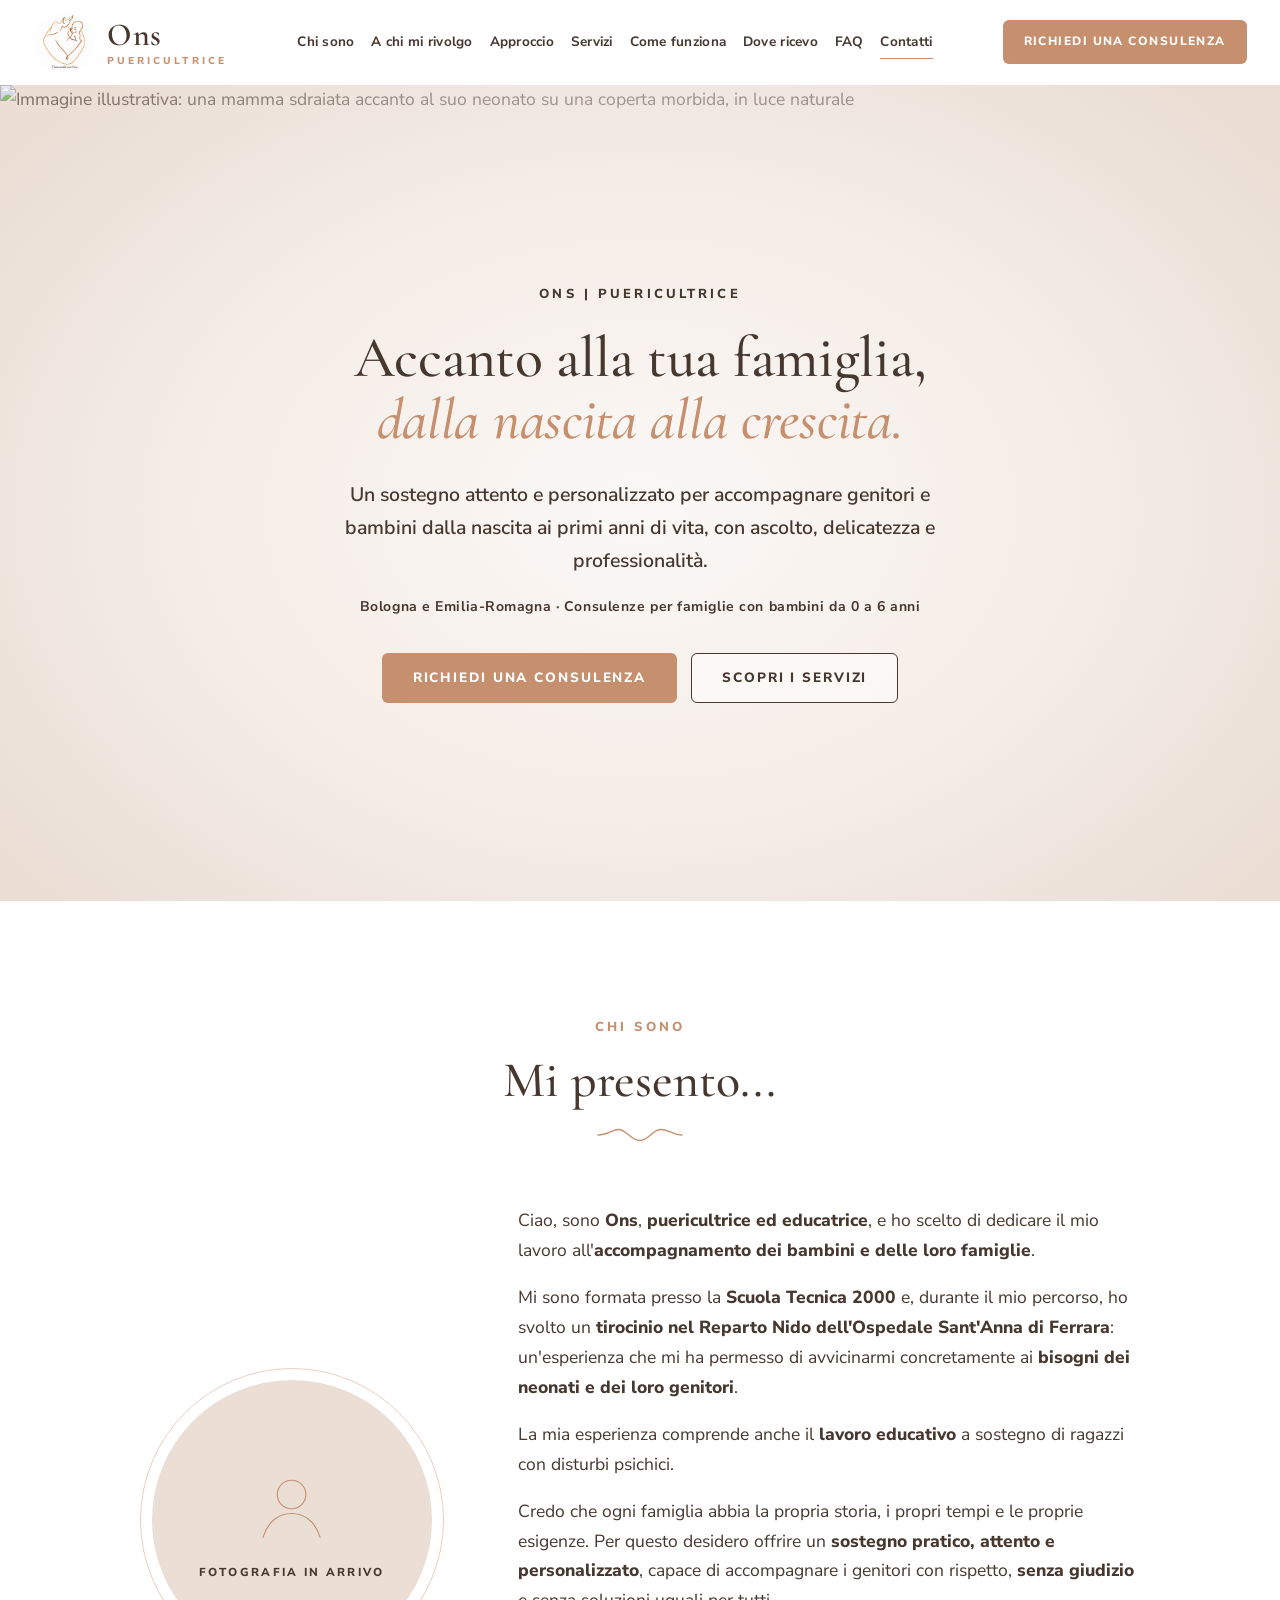
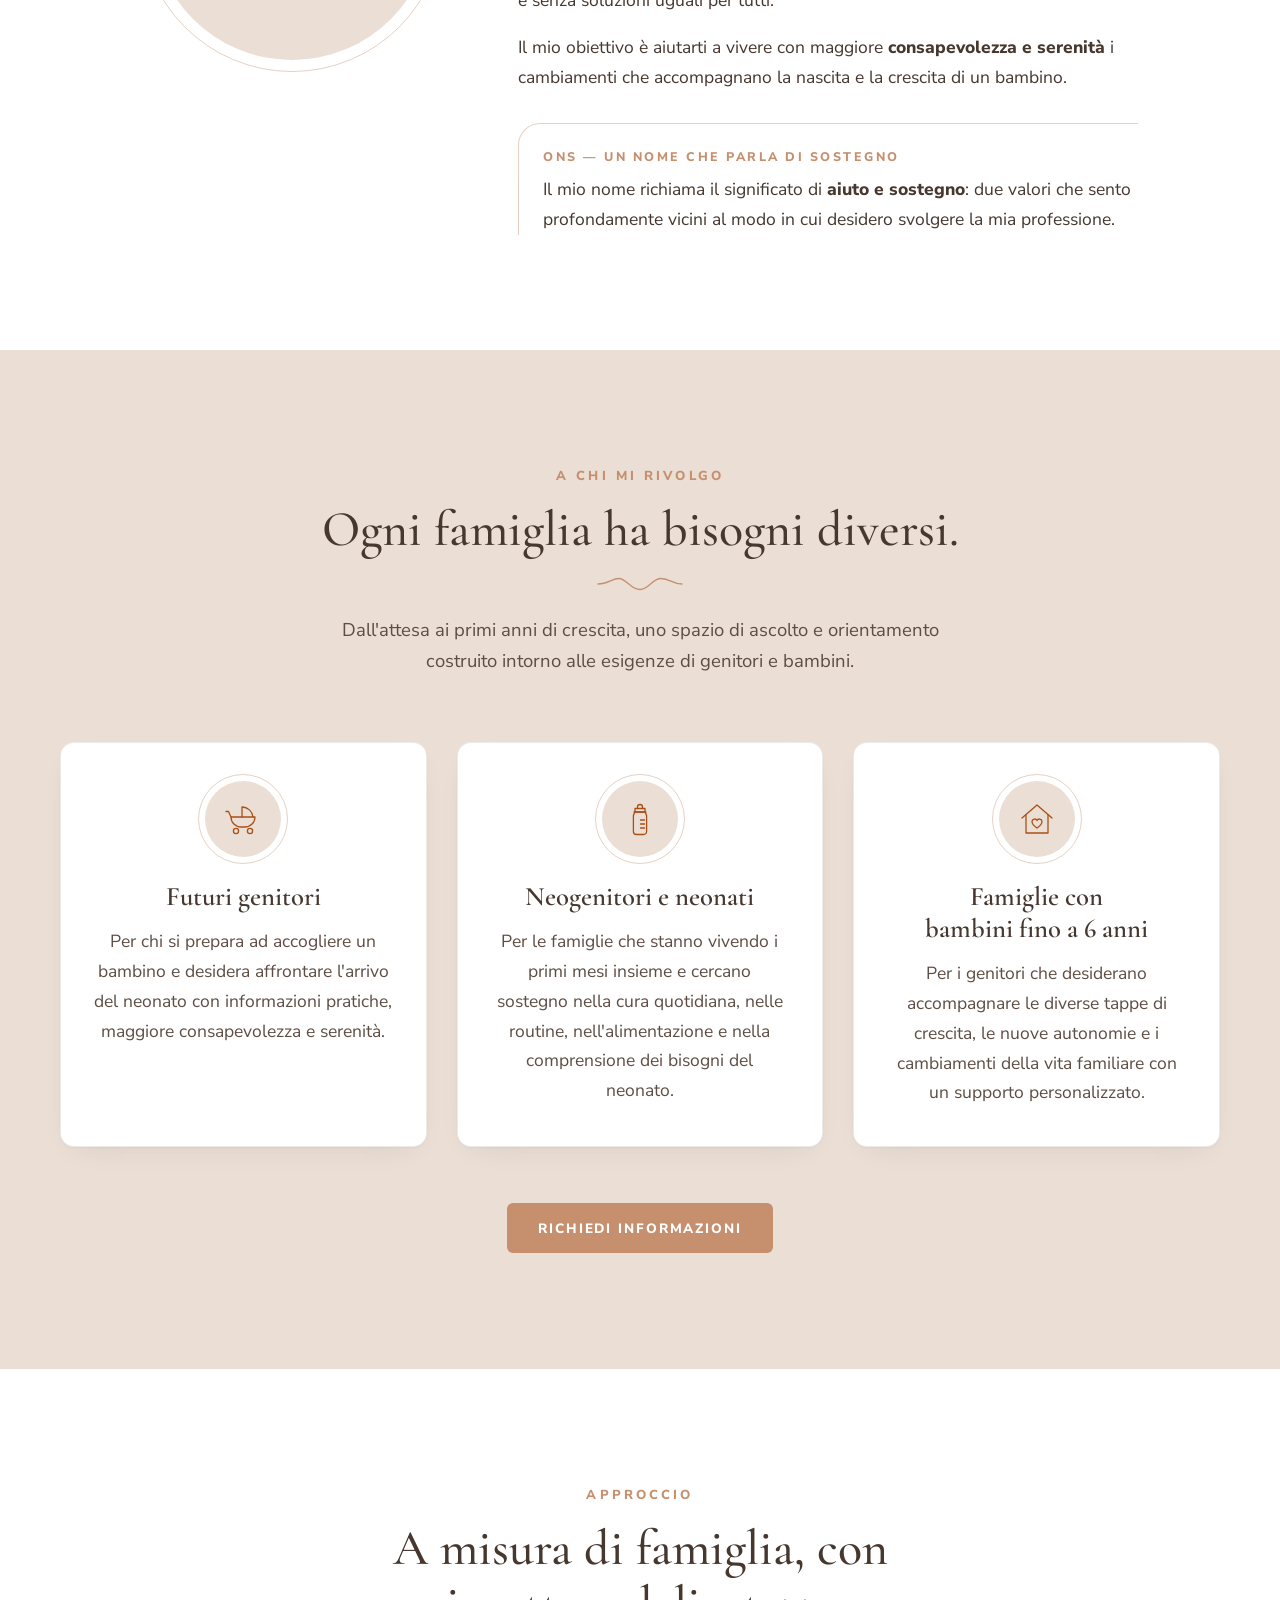
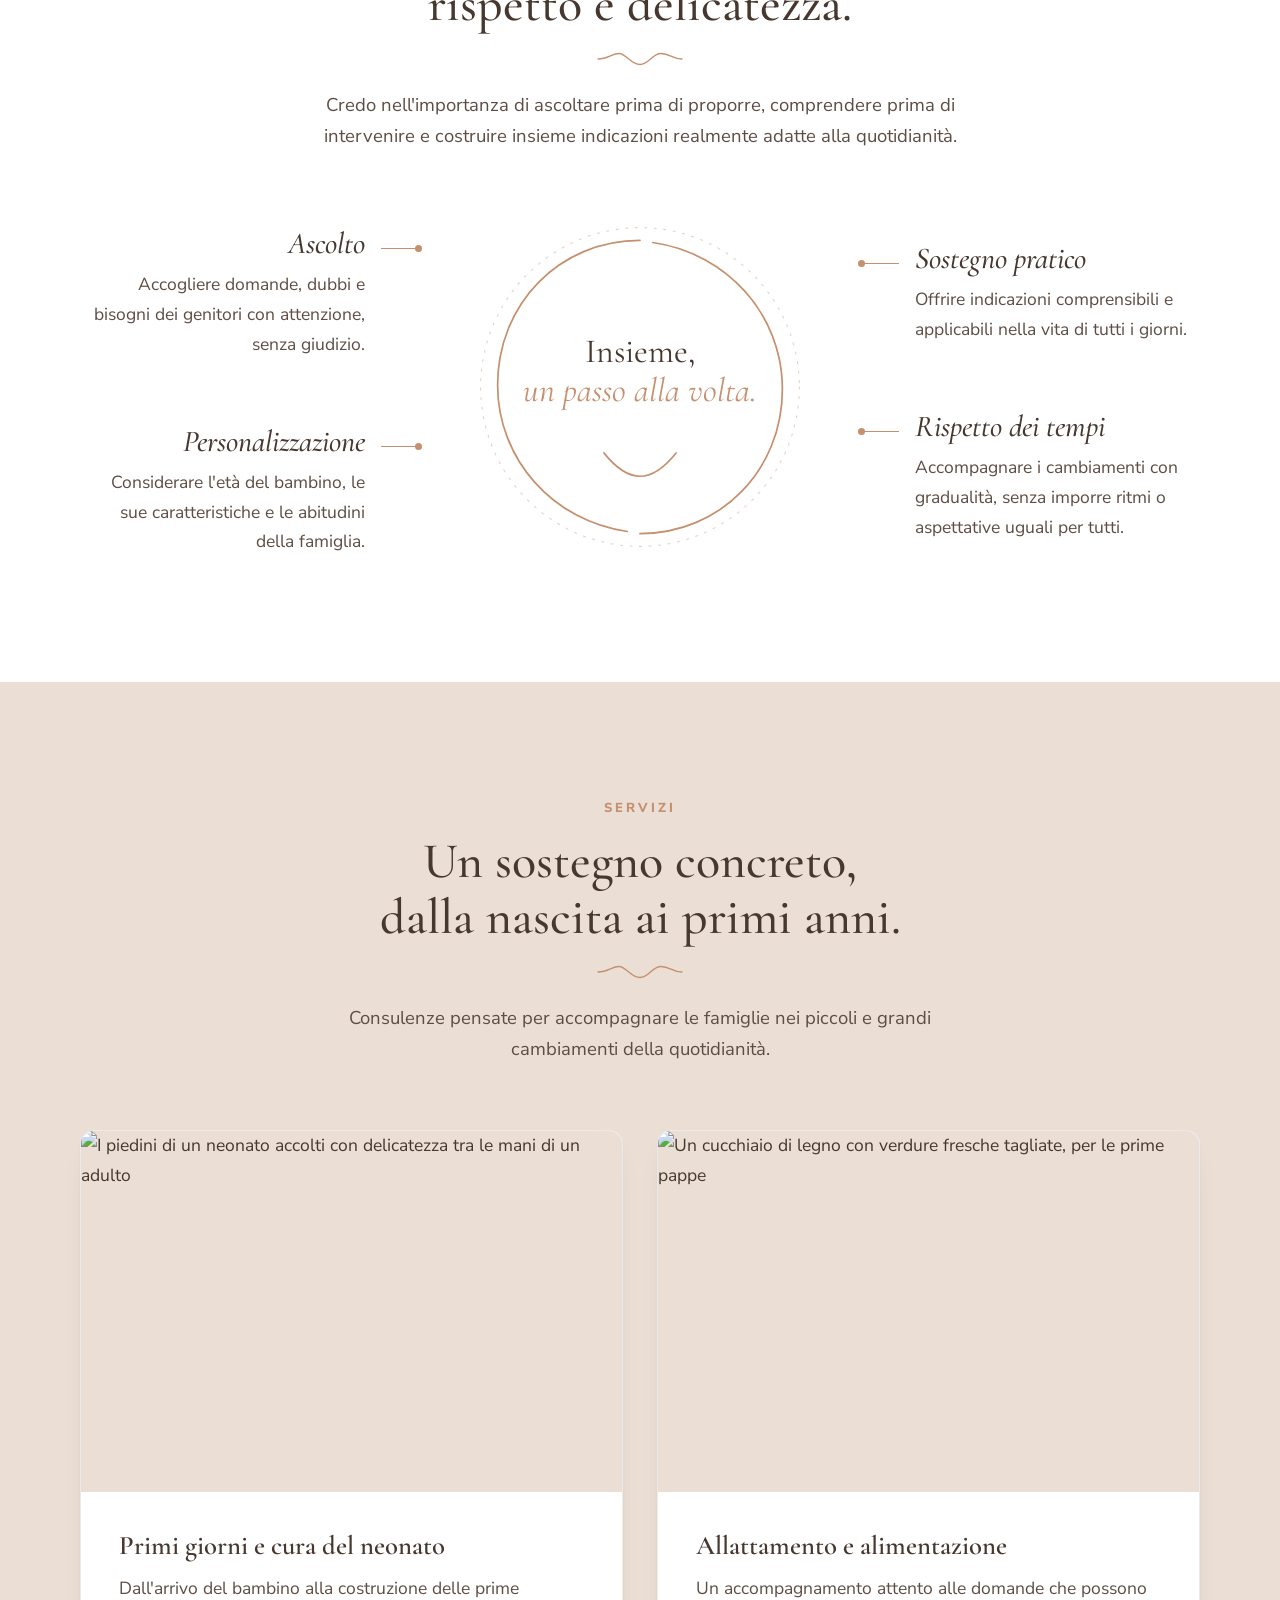
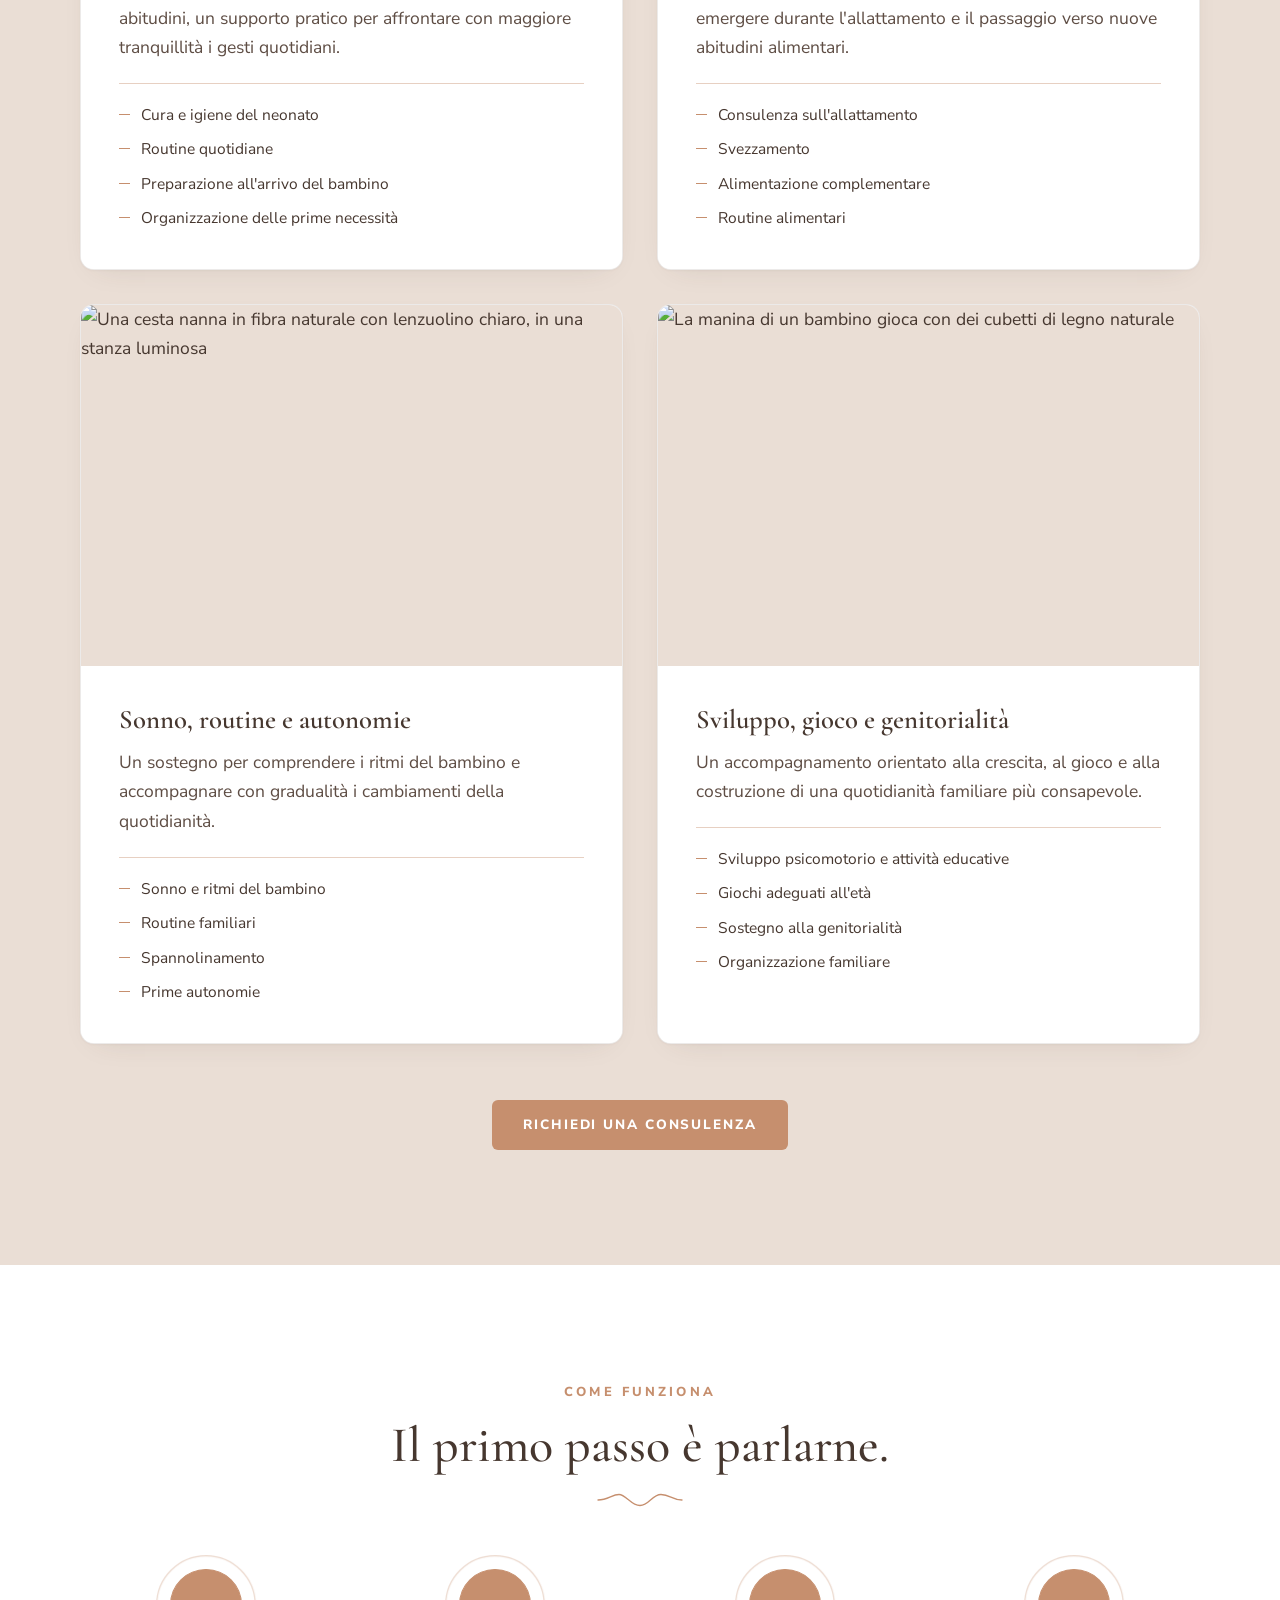
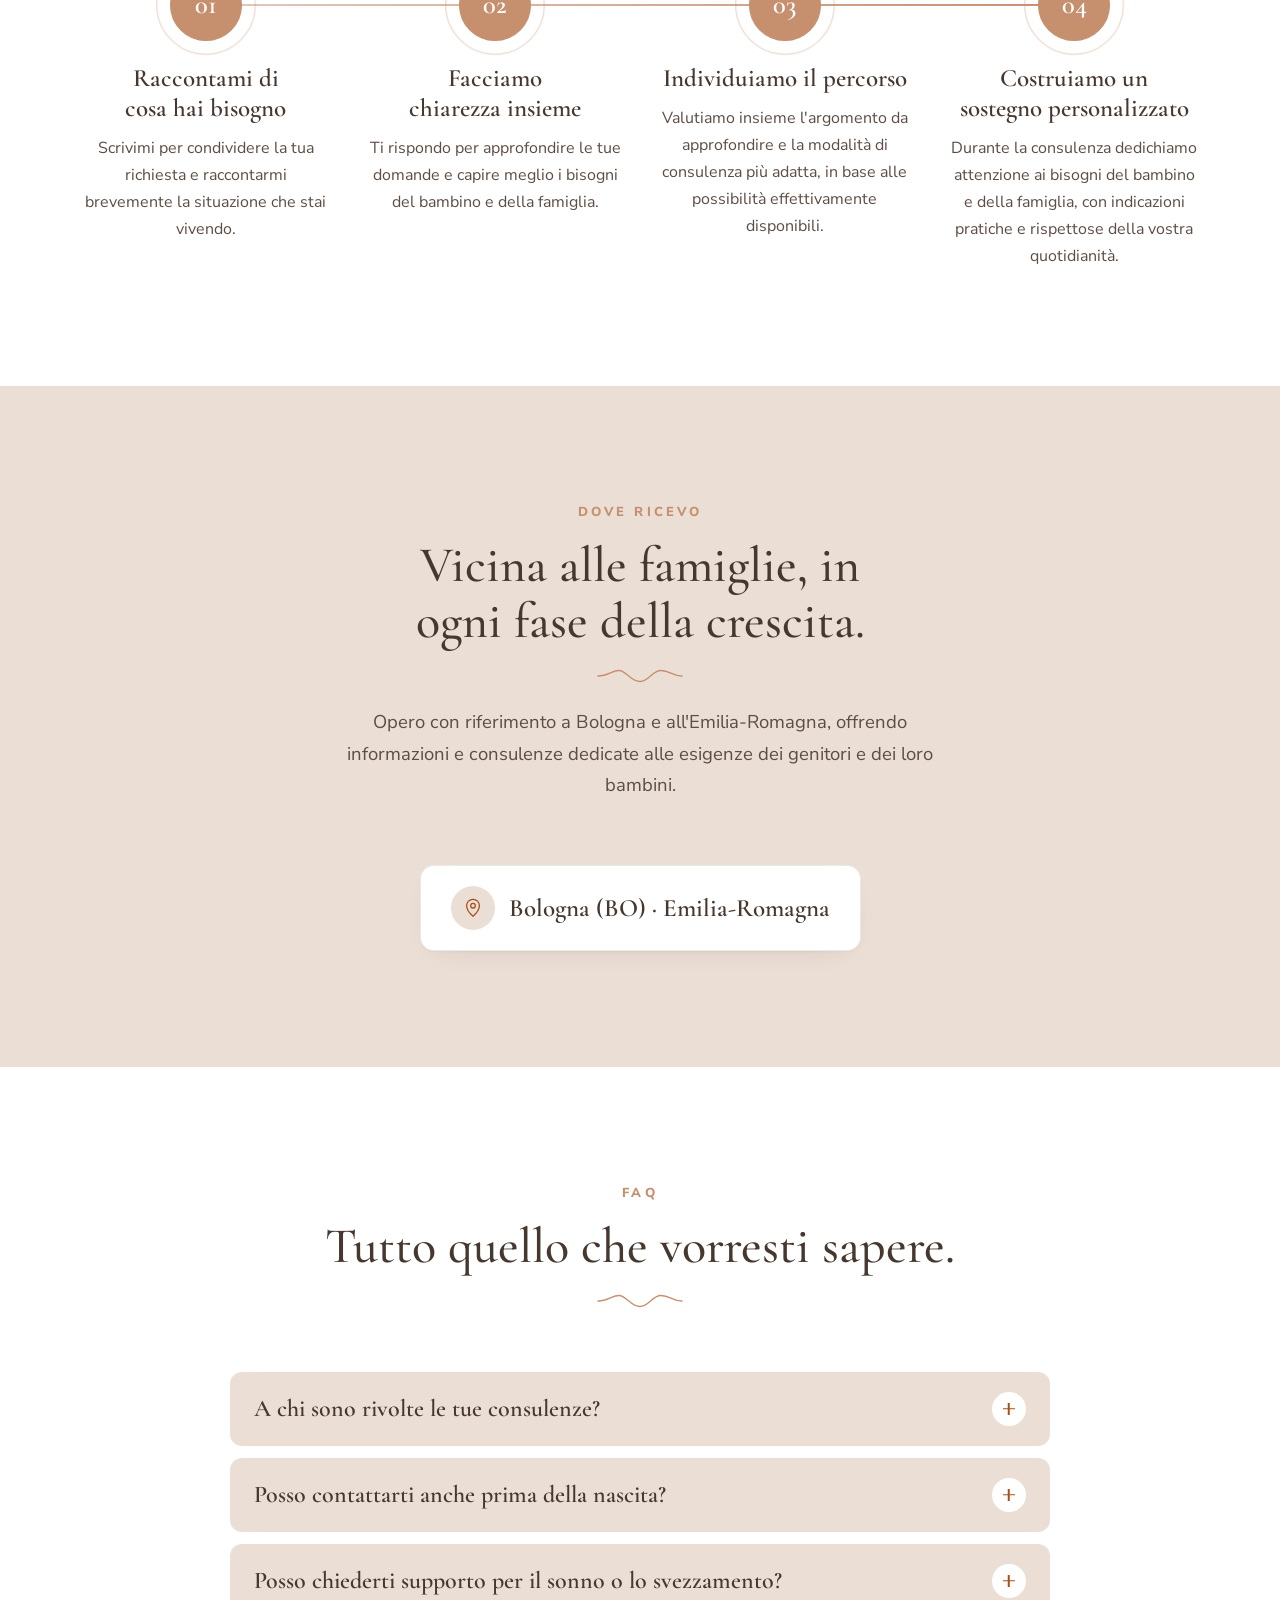
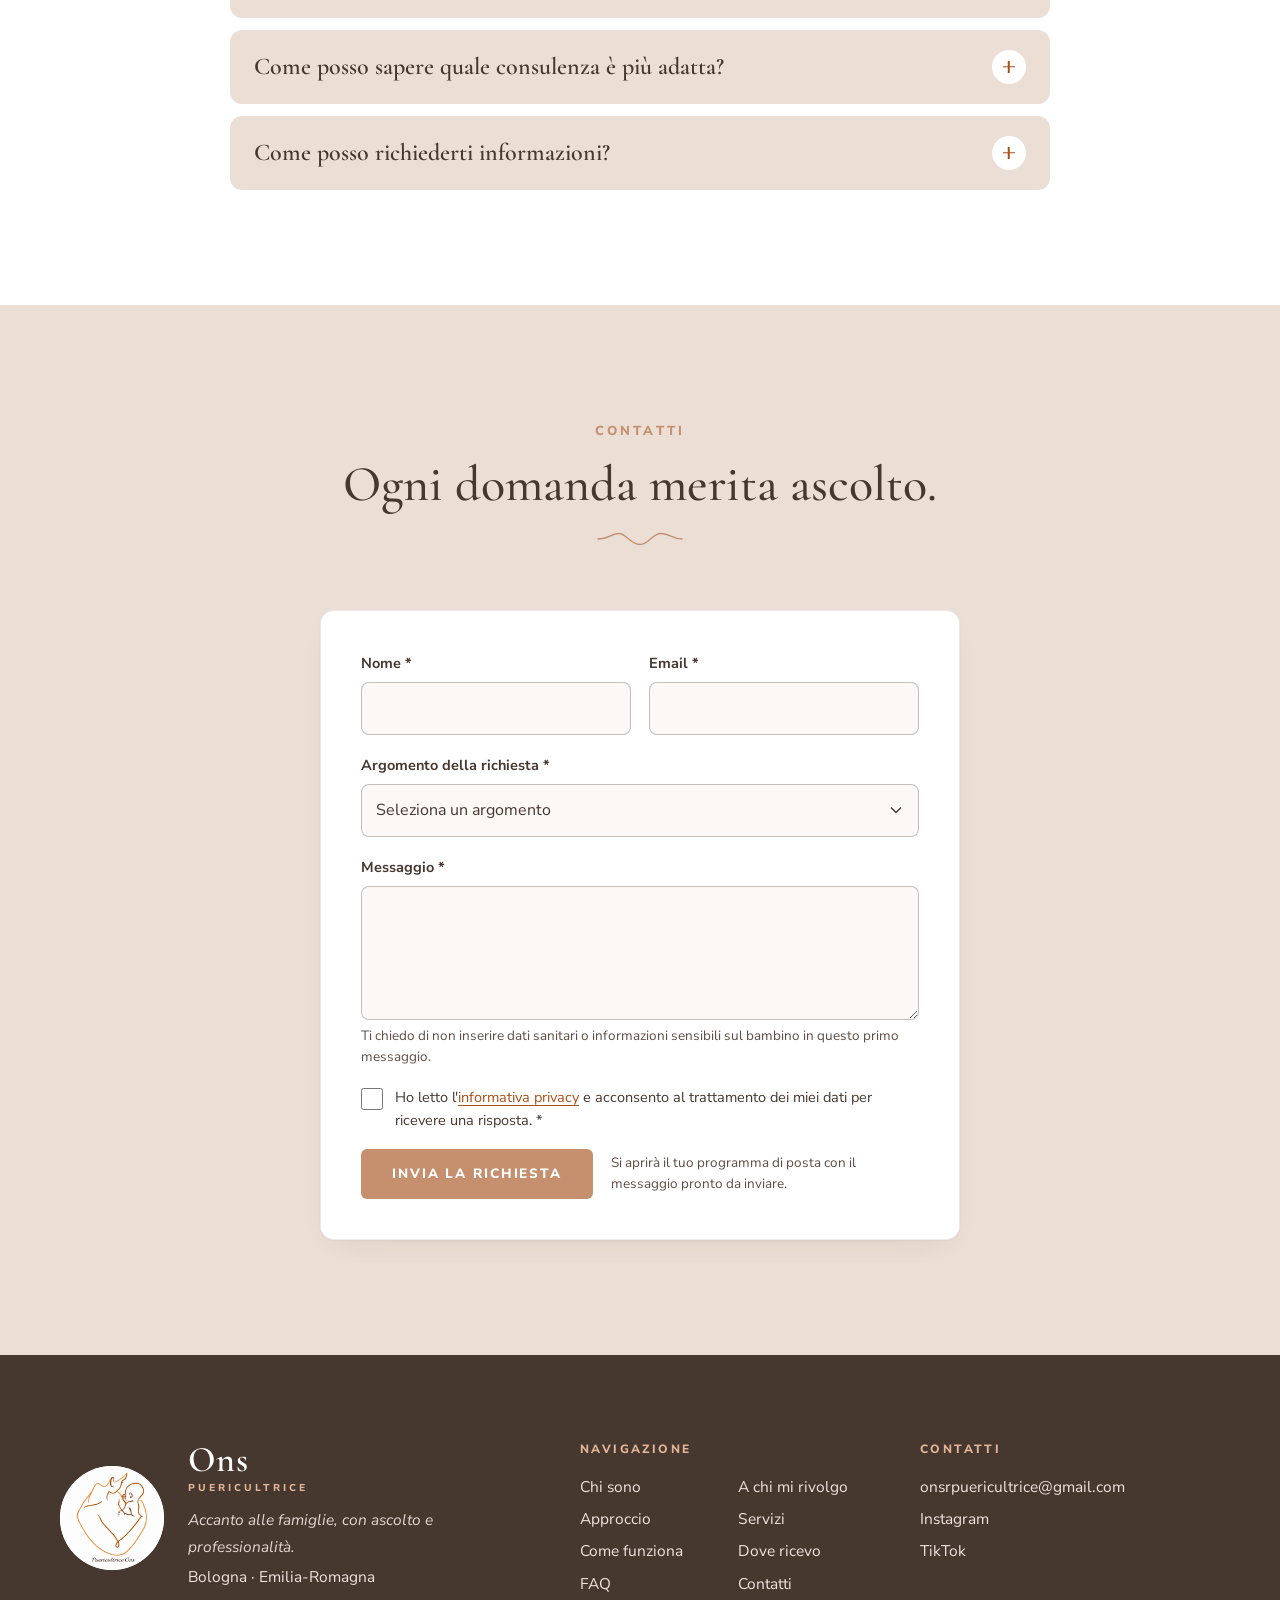
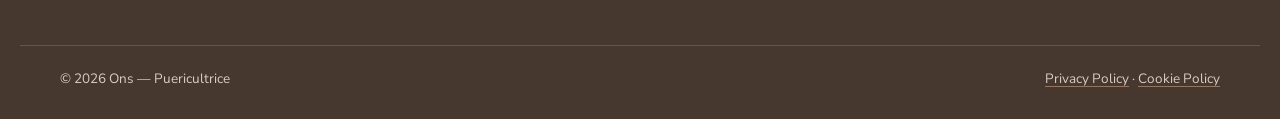
==== index.html @ 13560450 "Sito one-page Ons Puericultrice Prima versione del sito: header con logo e nome, hero, chi sono, a c" ====
<!doctype html>
<html lang="it">
<head>
  <meta charset="utf-8">
  <meta name="viewport" content="width=device-width, initial-scale=1">
  <title>Ons Puericultrice | Consulenze per Genitori e Bambini a Bologna</title>
  <meta name="description" content="Ons, puericultrice ed educatrice a Bologna ed Emilia-Romagna. Supporto alle famiglie per cura del neonato, allattamento, svezzamento, sonno e primi anni di crescita.">
  <meta name="theme-color" content="#FFFFFF">
  <!-- TODO: se si collega un dominio personalizzato, aggiornare canonical, og:url, og:image, sitemap.xml e robots.txt -->
  <link rel="canonical" href="https://ons-puericultrice.vercel.app/">

  <!-- Open Graph -->
  <meta property="og:type" content="website">
  <meta property="og:locale" content="it_IT">
  <meta property="og:site_name" content="Ons Puericultrice">
  <meta property="og:title" content="Ons Puericultrice | Consulenze per Genitori e Bambini a Bologna">
  <meta property="og:description" content="Un sostegno attento e personalizzato per accompagnare genitori e bambini dalla nascita ai primi anni di vita, a Bologna ed Emilia-Romagna.">
  <meta property="og:url" content="https://ons-puericultrice.vercel.app/">
  <meta property="og:image" content="https://ons-puericultrice.vercel.app/assets/img/logo-ons.png">
  <meta name="twitter:card" content="summary">

  <!-- Favicon derivata dal logo originale -->
  <link rel="icon" type="image/png" href="assets/img/logo-ons.png">
  <link rel="apple-touch-icon" href="assets/img/logo-ons.png">

  <!-- Font: Cormorant Garamond (titoli) + Nunito Sans (testi) -->
  <link rel="preconnect" href="https://fonts.googleapis.com">
  <link rel="preconnect" href="https://fonts.gstatic.com" crossorigin>
  <link href="https://fonts.googleapis.com/css2?family=Cormorant+Garamond:ital,wght@0,500;0,600;1,500;1,600&family=Nunito+Sans:opsz,wght@6..12,400;6..12,600;6..12,700;6..12,800&display=swap" rel="stylesheet">

  <!-- Immagine HERO -->
  <link rel="preconnect" href="https://images.unsplash.com">
  <link rel="preload" as="image"
        imagesrcset="https://images.unsplash.com/photo-1637184572446-aa88b6a6562e?auto=format&fit=crop&q=70&w=800 800w, https://images.unsplash.com/photo-1637184572446-aa88b6a6562e?auto=format&fit=crop&q=70&w=1400 1400w, https://images.unsplash.com/photo-1637184572446-aa88b6a6562e?auto=format&fit=crop&q=70&w=2000 2000w"
        imagesizes="100vw">

  <link rel="stylesheet" href="assets/css/style.css">

  <script type="application/ld+json">
  {
    "@context": "https://schema.org",
    "@type": "ProfessionalService",
    "name": "Ons Puericultrice",
    "description": "Consulenze di puericultura e sostegno alla genitorialità per famiglie con bambini da 0 a 6 anni.",
    "email": "onsrpuericultrice@gmail.com",
    "areaServed": [{"@type": "City", "name": "Bologna"}, {"@type": "AdministrativeArea", "name": "Emilia-Romagna"}],
    "image": "https://ons-puericultrice.vercel.app/assets/img/logo-ons.png",
    "url": "https://ons-puericultrice.vercel.app/",
    "sameAs": ["https://www.instagram.com/ons.puericultrice/", "https://www.tiktok.com/@puericare.ons"]
  }
  </script>
  <script>document.documentElement.classList.add('js');</script>
</head>
<body>
  <a class="skip-link" href="#main">Vai al contenuto</a>

  <!-- ============ 1. HEADER ============ -->
  <header class="site-header" id="top">
    <div class="header-inner">
      <a class="brand" href="#top" aria-label="Ons Puericultrice — torna all'inizio">
        <span class="brand-logo"><img src="assets/img/logo-ons.png" width="800" height="800" alt=""></span>
        <span class="brand-text" aria-hidden="true">
          <span class="brand-name">Ons</span>
          <span class="brand-role">Puericultrice</span>
        </span>
      </a>

      <nav class="desktop-nav" aria-label="Navigazione principale">
        <ul>
          <li><a href="#chi-sono">Chi sono</a></li>
          <li><a href="#a-chi-mi-rivolgo">A chi mi rivolgo</a></li>
          <li><a href="#approccio">Approccio</a></li>
          <li><a href="#servizi">Servizi</a></li>
          <li><a href="#come-funziona">Come funziona</a></li>
          <li><a href="#dove-ricevo">Dove ricevo</a></li>
          <li><a href="#faq">FAQ</a></li>
          <li><a href="#contatti">Contatti</a></li>
        </ul>
      </nav>
      <a class="btn btn-primary btn-sm header-cta" href="#contatti">Richiedi una consulenza</a>

      <button class="nav-toggle" type="button" aria-expanded="false" aria-controls="mobile-nav">
        <span class="nav-toggle-bars" aria-hidden="true"></span>
        <span class="sr-only">Apri il menu</span>
      </button>
    </div>

    <!-- Menu burger: solo su mobile -->
    <nav class="mobile-nav" id="mobile-nav" aria-label="Menu mobile">
      <ul>
        <li><a href="#chi-sono">Chi sono</a></li>
        <li><a href="#a-chi-mi-rivolgo">A chi mi rivolgo</a></li>
        <li><a href="#approccio">Approccio</a></li>
        <li><a href="#servizi">Servizi</a></li>
        <li><a href="#come-funziona">Come funziona</a></li>
        <li><a href="#dove-ricevo">Dove ricevo</a></li>
        <li><a href="#faq">FAQ</a></li>
        <li><a href="#contatti">Contatti</a></li>
      </ul>
      <a class="btn btn-primary" href="#contatti">Richiedi una consulenza</a>
    </nav>
  </header>

  <main id="main">

    <!-- ============ 2. HERO ============ -->
    <section class="hero" aria-labelledby="hero-title">
      <img class="hero-bg"
           src="https://images.unsplash.com/photo-1637184572446-aa88b6a6562e?auto=format&fit=crop&q=70&w=1400"
           srcset="https://images.unsplash.com/photo-1637184572446-aa88b6a6562e?auto=format&fit=crop&q=70&w=800 800w, https://images.unsplash.com/photo-1637184572446-aa88b6a6562e?auto=format&fit=crop&q=70&w=1400 1400w, https://images.unsplash.com/photo-1637184572446-aa88b6a6562e?auto=format&fit=crop&q=70&w=2000 2000w"
           sizes="100vw" width="2000" height="1333" fetchpriority="high"
           alt="Immagine illustrativa: una mamma sdraiata accanto al suo neonato su una coperta morbida, in luce naturale">
      <div class="hero-overlay" aria-hidden="true"></div>
      <div class="container hero-content">
        <p class="eyebrow">Ons <span aria-hidden="true">|</span> Puericultrice</p>
        <h1 id="hero-title">
          <span class="h1-line">Accanto alla tua famiglia,</span>
          <span class="h1-line h1-accent">dalla nascita alla crescita.</span>
        </h1>
        <p class="hero-lead">Un sostegno attento e personalizzato per accompagnare genitori e bambini dalla nascita ai primi anni di vita, con ascolto, delicatezza e professionalità.</p>
        <p class="hero-micro">Bologna e Emilia-Romagna · Consulenze per famiglie con bambini da 0 a 6 anni</p>
        <div class="btn-row">
          <a class="btn btn-primary" href="#contatti">Richiedi una consulenza</a>
          <a class="btn btn-secondary" href="#servizi">Scopri i servizi</a>
        </div>
      </div>
    </section>

    <!-- ============ 3. CHI SONO (bianco) ============ -->
    <section class="section bg-white" id="chi-sono" aria-labelledby="chi-sono-title">
      <div class="container about">
        <!-- SEGNAPOSTO: sostituire con la fotografia autentica di Ons (formato quadrato, min. 800×800 px) -->
        <figure class="about-photo reveal">
          <div class="photo-placeholder" role="img" aria-label="Segnaposto: qui verrà inserita la fotografia di Ons">
            <svg viewBox="0 0 120 120" aria-hidden="true" focusable="false">
              <circle cx="60" cy="46" r="18" fill="none" stroke="currentColor" stroke-width="1.4"/>
              <path d="M24 100c6-20 20-30 36-30s30 10 36 30" fill="none" stroke="currentColor" stroke-width="1.4" stroke-linecap="round"/>
            </svg>
            <span>Fotografia in arrivo</span>
          </div>
        </figure>

        <header class="section-head about-head reveal">
          <p class="eyebrow">Chi sono</p>
          <h2 id="chi-sono-title">Mi presento...</h2>
          <span class="flourish" aria-hidden="true"></span>
        </header>

        <div class="about-text reveal">
          <p>Ciao, sono <strong>Ons</strong>, <strong>puericultrice ed educatrice</strong>, e ho scelto di dedicare il mio lavoro all'<strong>accompagnamento dei bambini e delle loro famiglie</strong>.</p>
          <p>Mi sono formata presso la <strong>Scuola Tecnica 2000</strong> e, durante il mio percorso, ho svolto un <strong>tirocinio nel Reparto Nido dell'Ospedale Sant'Anna di Ferrara</strong>: un'esperienza che mi ha permesso di avvicinarmi concretamente ai <strong>bisogni dei neonati e dei loro genitori</strong>.</p>
          <p>La mia esperienza comprende anche il <strong>lavoro educativo</strong> a sostegno di ragazzi con disturbi psichici.</p>
          <p>Credo che ogni famiglia abbia la propria storia, i propri tempi e le proprie esigenze. Per questo desidero offrire un <strong>sostegno pratico, attento e personalizzato</strong>, capace di accompagnare i genitori con rispetto, <strong>senza giudizio</strong> e senza soluzioni uguali per tutti.</p>
          <p>Il mio obiettivo è aiutarti a vivere con maggiore <strong>consapevolezza e serenità</strong> i cambiamenti che accompagnano la nascita e la crescita di un bambino.</p>

          <aside class="name-note" aria-label="Il significato del nome">
            <p class="name-note-title">Ons — un nome che parla di sostegno</p>
            <p>Il mio nome richiama il significato di <strong>aiuto e sostegno</strong>: due valori che sento profondamente vicini al modo in cui desidero svolgere la mia professione.</p>
          </aside>
        </div>
      </div>
    </section>

    <!-- ============ 4. A CHI MI RIVOLGO (EADED5) ============ -->
    <section class="section bg-beige" id="a-chi-mi-rivolgo" aria-labelledby="target-title">
      <div class="container">
        <header class="section-head reveal">
          <p class="eyebrow">A chi mi rivolgo</p>
          <h2 id="target-title">Ogni famiglia ha bisogni diversi.</h2>
          <span class="flourish" aria-hidden="true"></span>
          <p class="section-lead">Dall'attesa ai primi anni di crescita, uno spazio di ascolto e orientamento costruito intorno alle esigenze di genitori e bambini.</p>
        </header>

        <div class="cards-3">
          <article class="card reveal">
            <span class="card-icon" aria-hidden="true">
              <!-- carrozzina -->
              <svg viewBox="0 0 40 40" fill="none" stroke="currentColor" stroke-width="1.3" stroke-linecap="round" stroke-linejoin="round">
                <path d="M8 18h24a10 10 0 0 1-10 10h-4A10 10 0 0 1 8 18Z"/>
                <path d="M19 18V8a11 11 0 0 1 11 10"/>
                <path d="M8 18 5.5 12.5H3"/>
                <circle cx="13" cy="32" r="2.6"/><circle cx="27" cy="32" r="2.6"/>
              </svg>
            </span>
            <h3>Futuri genitori</h3>
            <p>Per chi si prepara ad accogliere un bambino e desidera affrontare l'arrivo del neonato con informazioni pratiche, maggiore consapevolezza e serenità.</p>
          </article>
          <article class="card reveal">
            <span class="card-icon" aria-hidden="true">
              <!-- biberon -->
              <svg viewBox="0 0 40 40" fill="none" stroke="currentColor" stroke-width="1.3" stroke-linecap="round" stroke-linejoin="round">
                <path d="M17.5 9.5V8a2.5 2.5 0 0 1 5 0v1.5"/>
                <path d="M14 13h12"/>
                <path d="M15 13l-1.2 2.4A4 4 0 0 0 13.4 17v15.5a3 3 0 0 0 3 3h7.2a3 3 0 0 0 3-3V17a4 4 0 0 0-.4-1.6L25 13"/>
                <path d="M15 9.5h10v3.5H15z"/>
                <path d="M20.5 21h4M20.5 25h4M20.5 29h4"/>
              </svg>
            </span>
            <h3>Neogenitori e neonati</h3>
            <p>Per le famiglie che stanno vivendo i primi mesi insieme e cercano sostegno nella cura quotidiana, nelle routine, nell'alimentazione e nella comprensione dei bisogni del neonato.</p>
          </article>
          <article class="card reveal">
            <span class="card-icon" aria-hidden="true">
              <!-- casa con cuore -->
              <svg viewBox="0 0 40 40" fill="none" stroke="currentColor" stroke-width="1.3" stroke-linecap="round" stroke-linejoin="round">
                <path d="M5 19 20 6l15 13"/>
                <path d="M9 16v18h22V16"/>
                <path d="M20 29s-5-3-5-6.4a2.6 2.6 0 0 1 5-1 2.6 2.6 0 0 1 5 1C25 26 20 29 20 29Z"/>
              </svg>
            </span>
            <h3>Famiglie con bambini fino a 6 anni</h3>
            <p>Per i genitori che desiderano accompagnare le diverse tappe di crescita, le nuove autonomie e i cambiamenti della vita familiare con un supporto personalizzato.</p>
          </article>
        </div>

        <div class="section-cta reveal">
          <a class="btn btn-primary" href="#contatti">Richiedi informazioni</a>
        </div>
      </div>
    </section>

    <!-- ============ 5. IL MIO APPROCCIO (bianco) ============ -->
    <section class="section bg-white" id="approccio" aria-labelledby="approccio-title">
      <div class="container">
        <header class="section-head reveal">
          <p class="eyebrow">Approccio</p>
          <h2 id="approccio-title">A misura di famiglia, con rispetto e delicatezza.</h2>
          <span class="flourish" aria-hidden="true"></span>
          <p class="section-lead">Credo nell'importanza di ascoltare prima di proporre, comprendere prima di intervenire e costruire insieme indicazioni realmente adatte alla quotidianità.</p>
        </header>

        <div class="embrace">
          <ul class="embrace-list embrace-left">
            <li class="reveal"><h3>Ascolto</h3><p>Accogliere domande, dubbi e bisogni dei genitori con attenzione, senza giudizio.</p></li>
            <li class="reveal"><h3>Personalizzazione</h3><p>Considerare l'età del bambino, le sue caratteristiche e le abitudini della famiglia.</p></li>
          </ul>

          <figure class="embrace-core reveal" aria-hidden="true">
            <svg class="embrace-svg" viewBox="0 0 320 320">
              <circle class="ring-soft" cx="160" cy="160" r="150"/>
              <path class="draw" pathLength="1" d="M160 22C84 22 26 82 26 158c0 70 52 128 122 138"/>
              <path class="draw draw-2" pathLength="1" d="M160 298c76 0 134-60 134-136 0-70-52-128-122-138"/>
              <path class="draw draw-3" pathLength="1" d="M126 222c12 15 23 22 34 22s22-7 34-22"/>
            </svg>
            <p class="embrace-quote">Insieme,<br><em>un passo alla volta.</em></p>
          </figure>

          <ul class="embrace-list embrace-right">
            <li class="reveal"><h3>Sostegno pratico</h3><p>Offrire indicazioni comprensibili e applicabili nella vita di tutti i giorni.</p></li>
            <li class="reveal"><h3>Rispetto dei tempi</h3><p>Accompagnare i cambiamenti con gradualità, senza imporre ritmi o aspettative uguali per tutti.</p></li>
          </ul>
        </div>
      </div>
    </section>

    <!-- ============ 6. I SERVIZI (EADED5) ============ -->
    <section class="section bg-beige" id="servizi" aria-labelledby="servizi-title">
      <div class="container">
        <header class="section-head reveal">
          <p class="eyebrow">Servizi</p>
          <h2 id="servizi-title">Un sostegno concreto, dalla nascita ai primi anni.</h2>
          <span class="flourish" aria-hidden="true"></span>
          <p class="section-lead">Consulenze pensate per accompagnare le famiglie nei piccoli e grandi cambiamenti della quotidianità.</p>
        </header>

        <div class="services">
          <article class="service reveal">
            <img loading="lazy" decoding="async" width="900" height="600"
                 src="https://images.unsplash.com/photo-1708439218339-b423ca4965d8?auto=format&fit=crop&q=72&w=900&h=600"
                 srcset="https://images.unsplash.com/photo-1708439218339-b423ca4965d8?auto=format&fit=crop&q=72&w=600&h=400 600w, https://images.unsplash.com/photo-1708439218339-b423ca4965d8?auto=format&fit=crop&q=72&w=900&h=600 900w, https://images.unsplash.com/photo-1708439218339-b423ca4965d8?auto=format&fit=crop&q=72&w=1200&h=800 1200w"
                 sizes="(min-width: 860px) 560px, 100vw"
                 alt="I piedini di un neonato accolti con delicatezza tra le mani di un adulto">
            <div class="service-body">
              <h3>Primi giorni e cura del neonato</h3>
              <p>Dall'arrivo del bambino alla costruzione delle prime abitudini, un supporto pratico per affrontare con maggiore tranquillità i gesti quotidiani.</p>
              <ul class="topics">
                <li>Cura e igiene del neonato</li>
                <li>Routine quotidiane</li>
                <li>Preparazione all'arrivo del bambino</li>
                <li>Organizzazione delle prime necessità</li>
              </ul>
            </div>
          </article>

          <article class="service reveal">
            <img loading="lazy" decoding="async" width="900" height="600"
                 src="https://images.unsplash.com/photo-1723361750163-f7d2084808bf?auto=format&fit=crop&q=72&w=900&h=600"
                 srcset="https://images.unsplash.com/photo-1723361750163-f7d2084808bf?auto=format&fit=crop&q=72&w=600&h=400 600w, https://images.unsplash.com/photo-1723361750163-f7d2084808bf?auto=format&fit=crop&q=72&w=900&h=600 900w, https://images.unsplash.com/photo-1723361750163-f7d2084808bf?auto=format&fit=crop&q=72&w=1200&h=800 1200w"
                 sizes="(min-width: 860px) 560px, 100vw"
                 alt="Un cucchiaio di legno con verdure fresche tagliate, per le prime pappe">
            <div class="service-body">
              <h3>Allattamento e alimentazione</h3>
              <p>Un accompagnamento attento alle domande che possono emergere durante l'allattamento e il passaggio verso nuove abitudini alimentari.</p>
              <ul class="topics">
                <li>Consulenza sull'allattamento</li>
                <li>Svezzamento</li>
                <li>Alimentazione complementare</li>
                <li>Routine alimentari</li>
              </ul>
            </div>
          </article>

          <article class="service reveal">
            <img loading="lazy" decoding="async" width="900" height="600"
                 src="https://images.unsplash.com/photo-1740342580395-1a342317f174?auto=format&fit=crop&q=72&w=900&h=600"
                 srcset="https://images.unsplash.com/photo-1740342580395-1a342317f174?auto=format&fit=crop&q=72&w=600&h=400 600w, https://images.unsplash.com/photo-1740342580395-1a342317f174?auto=format&fit=crop&q=72&w=900&h=600 900w, https://images.unsplash.com/photo-1740342580395-1a342317f174?auto=format&fit=crop&q=72&w=1200&h=800 1200w"
                 sizes="(min-width: 860px) 560px, 100vw"
                 alt="Una cesta nanna in fibra naturale con lenzuolino chiaro, in una stanza luminosa">
            <div class="service-body">
              <h3>Sonno, routine e autonomie</h3>
              <p>Un sostegno per comprendere i ritmi del bambino e accompagnare con gradualità i cambiamenti della quotidianità.</p>
              <ul class="topics">
                <li>Sonno e ritmi del bambino</li>
                <li>Routine familiari</li>
                <li>Spannolinamento</li>
                <li>Prime autonomie</li>
              </ul>
            </div>
          </article>

          <article class="service reveal">
            <img loading="lazy" decoding="async" width="900" height="600"
                 src="https://images.unsplash.com/photo-1790074600374-7152221873d2?auto=format&fit=crop&q=72&w=900&h=600"
                 srcset="https://images.unsplash.com/photo-1790074600374-7152221873d2?auto=format&fit=crop&q=72&w=600&h=400 600w, https://images.unsplash.com/photo-1790074600374-7152221873d2?auto=format&fit=crop&q=72&w=900&h=600 900w, https://images.unsplash.com/photo-1790074600374-7152221873d2?auto=format&fit=crop&q=72&w=1200&h=800 1200w"
                 sizes="(min-width: 860px) 560px, 100vw"
                 alt="La manina di un bambino gioca con dei cubetti di legno naturale">
            <div class="service-body">
              <h3>Sviluppo, gioco e genitorialità</h3>
              <p>Un accompagnamento orientato alla crescita, al gioco e alla costruzione di una quotidianità familiare più consapevole.</p>
              <ul class="topics">
                <li>Sviluppo psicomotorio e attività educative</li>
                <li>Giochi adeguati all'età</li>
                <li>Sostegno alla genitorialità</li>
                <li>Organizzazione familiare</li>
              </ul>
            </div>
          </article>
        </div>

        <div class="section-cta reveal">
          <a class="btn btn-primary" href="#contatti">Richiedi una consulenza</a>
        </div>
      </div>
    </section>

    <!-- ============ 7. COME FUNZIONA (bianco) ============ -->
    <section class="section bg-white" id="come-funziona" aria-labelledby="come-title">
      <div class="container">
        <header class="section-head reveal">
          <p class="eyebrow">Come funziona</p>
          <h2 id="come-title">Il primo passo è parlarne.</h2>
          <span class="flourish" aria-hidden="true"></span>
        </header>

        <div class="journey" id="journey">
          <div class="journey-track" aria-hidden="true"><span class="journey-fill"></span><span class="journey-spark"></span></div>
          <ol class="journey-steps">
            <li class="journey-step">
              <span class="step-dot" aria-hidden="true"><span>01</span></span>
              <h3>Raccontami di cosa hai bisogno</h3>
              <p>Scrivimi per condividere la tua richiesta e raccontarmi brevemente la situazione che stai vivendo.</p>
            </li>
            <li class="journey-step">
              <span class="step-dot" aria-hidden="true"><span>02</span></span>
              <h3>Facciamo chiarezza insieme</h3>
              <p>Ti rispondo per approfondire le tue domande e capire meglio i bisogni del bambino e della famiglia.</p>
            </li>
            <li class="journey-step">
              <span class="step-dot" aria-hidden="true"><span>03</span></span>
              <h3>Individuiamo il percorso</h3>
              <p>Valutiamo insieme l'argomento da approfondire e la modalità di consulenza più adatta, in base alle possibilità effettivamente disponibili.</p>
            </li>
            <li class="journey-step">
              <span class="step-dot" aria-hidden="true"><span>04</span></span>
              <h3>Costruiamo un sostegno personalizzato</h3>
              <p>Durante la consulenza dedichiamo attenzione ai bisogni del bambino e della famiglia, con indicazioni pratiche e rispettose della vostra quotidianità.</p>
            </li>
          </ol>
        </div>
      </div>
    </section>

    <!-- ============ 8. DOVE RICEVO (EADED5) ============ -->
    <section class="section bg-beige" id="dove-ricevo" aria-labelledby="dove-title">
      <div class="container">
        <header class="section-head reveal">
          <p class="eyebrow">Dove ricevo</p>
          <h2 id="dove-title">Vicina alle famiglie, in ogni fase della crescita.</h2>
          <span class="flourish" aria-hidden="true"></span>
          <p class="section-lead">Opero con riferimento a Bologna e all'Emilia-Romagna, offrendo informazioni e consulenze dedicate alle esigenze dei genitori e dei loro bambini.</p>
        </header>

        <!-- TODO: sostituire con l'indirizzo completo dello studio quando disponibile -->
        <address class="address-box reveal">
          <span class="address-icon" aria-hidden="true">
            <svg viewBox="0 0 24 24" fill="none" stroke="currentColor" stroke-width="1.4" stroke-linecap="round" stroke-linejoin="round"><path d="M12 21s-7-6.2-7-11.5a7 7 0 0 1 14 0C19 14.8 12 21 12 21Z"/><circle cx="12" cy="9.5" r="2.5"/></svg>
          </span>
          <span>Bologna (BO) · Emilia-Romagna</span>
        </address>
      </div>
    </section>

    <!-- ============ 9. FAQ (bianco) ============ -->
    <section class="section bg-white" id="faq" aria-labelledby="faq-title">
      <div class="container">
        <header class="section-head reveal">
          <p class="eyebrow">FAQ</p>
          <h2 id="faq-title">Tutto quello che vorresti sapere.</h2>
          <span class="flourish" aria-hidden="true"></span>
        </header>

        <div class="faq reveal">
          <div class="faq-item">
            <h3><button type="button" class="faq-q" aria-expanded="false" aria-controls="faq-a1" id="faq-q1">A chi sono rivolte le tue consulenze?<span class="faq-icon" aria-hidden="true"></span></button></h3>
            <div class="faq-a" id="faq-a1" role="region" aria-labelledby="faq-q1"><div><p>Le mie consulenze sono pensate per futuri genitori e famiglie con bambini da 0 a 6 anni, sugli argomenti di assistenza all'infanzia e sostegno alla genitorialità di cui mi occupo.</p></div></div>
          </div>
          <div class="faq-item">
            <h3><button type="button" class="faq-q" aria-expanded="false" aria-controls="faq-a2" id="faq-q2">Posso contattarti anche prima della nascita?<span class="faq-icon" aria-hidden="true"></span></button></h3>
            <div class="faq-a" id="faq-a2" role="region" aria-labelledby="faq-q2"><div><p>Sì, puoi scrivermi anche durante la gravidanza: ti darò informazioni sulle mie consulenze e ti aiuterò a prepararti ad affrontare i primi momenti con il tuo bambino.</p></div></div>
          </div>
          <div class="faq-item">
            <h3><button type="button" class="faq-q" aria-expanded="false" aria-controls="faq-a3" id="faq-q3">Posso chiederti supporto per il sonno o lo svezzamento?<span class="faq-icon" aria-hidden="true"></span></button></h3>
            <div class="faq-a" id="faq-a3" role="region" aria-labelledby="faq-q3"><div><p>Sì, tra gli argomenti di cui mi occupo rientrano il sonno, le routine quotidiane, lo svezzamento e l'alimentazione complementare. Adatto sempre le indicazioni all'età del bambino e alle esigenze della tua famiglia.</p></div></div>
          </div>
          <div class="faq-item">
            <h3><button type="button" class="faq-q" aria-expanded="false" aria-controls="faq-a4" id="faq-q4">Come posso sapere quale consulenza è più adatta?<span class="faq-icon" aria-hidden="true"></span></button></h3>
            <div class="faq-a" id="faq-a4" role="region" aria-labelledby="faq-q4"><div><p>Puoi raccontarmi brevemente la tua esigenza via email: insieme chiariremo l'argomento da approfondire e le possibilità di supporto che posso offrirti.</p></div></div>
          </div>
          <div class="faq-item">
            <h3><button type="button" class="faq-q" aria-expanded="false" aria-controls="faq-a5" id="faq-q5">Come posso richiederti informazioni?<span class="faq-icon" aria-hidden="true"></span></button></h3>
            <div class="faq-a" id="faq-a5" role="region" aria-labelledby="faq-q5"><div><p>Puoi scrivermi all'indirizzo <a href="mailto:onsrpuericultrice@gmail.com">onsrpuericultrice@gmail.com</a> oppure compilare il modulo nella sezione <a href="#contatti">Contatti</a>: ti risponderò personalmente.</p></div></div>
          </div>
        </div>
      </div>
    </section>

    <!-- ============ 10. CONTATTI (EADED5) ============ -->
    <section class="section bg-beige" id="contatti" aria-labelledby="contatti-title">
      <div class="container">
        <header class="section-head reveal">
          <p class="eyebrow">Contatti</p>
          <h2 id="contatti-title">Ogni domanda merita ascolto.</h2>
          <span class="flourish" aria-hidden="true"></span>
        </header>

        <!-- Il modulo non ha un backend: compone un'email nel programma di posta dell'utente (mailto).
             Per un invio diretto, collegare un servizio verificato e aggiornare assets/js/main.js. -->
        <form class="contact-form reveal" id="contact-form" novalidate>
          <div class="form-row">
            <div class="field">
              <label for="cf-nome">Nome <span aria-hidden="true">*</span></label>
              <input id="cf-nome" name="nome" type="text" autocomplete="given-name" required>
            </div>
            <div class="field">
              <label for="cf-email">Email <span aria-hidden="true">*</span></label>
              <input id="cf-email" name="email" type="email" autocomplete="email" required>
            </div>
          </div>
          <div class="field">
            <label for="cf-argomento">Argomento della richiesta <span aria-hidden="true">*</span></label>
            <select id="cf-argomento" name="argomento" required>
              <option value="">Seleziona un argomento</option>
              <option>Primi giorni e cura del neonato</option>
              <option>Allattamento e alimentazione</option>
              <option>Sonno, routine e autonomie</option>
              <option>Sviluppo, gioco e genitorialità</option>
              <option>Informazioni generali</option>
            </select>
          </div>
          <div class="field">
            <label for="cf-messaggio">Messaggio <span aria-hidden="true">*</span></label>
            <textarea id="cf-messaggio" name="messaggio" rows="4" required aria-describedby="cf-messaggio-hint"></textarea>
            <p class="field-hint" id="cf-messaggio-hint">Ti chiedo di non inserire dati sanitari o informazioni sensibili sul bambino in questo primo messaggio.</p>
          </div>
          <div class="field field-check">
            <input id="cf-privacy" name="privacy" type="checkbox" required>
            <label for="cf-privacy">Ho letto l'<a href="privacy.html">informativa privacy</a> e acconsento al trattamento dei miei dati per ricevere una risposta. <span aria-hidden="true">*</span></label>
          </div>
          <div class="form-status" id="form-status" role="status" aria-live="polite"></div>
          <div class="form-submit">
            <button class="btn btn-primary" type="submit">Invia la richiesta</button>
            <p class="field-hint">Si aprirà il tuo programma di posta con il messaggio pronto da inviare.</p>
          </div>
        </form>
      </div>
    </section>
  </main>

  <!-- ============ 11. FOOTER ============ -->
  <footer class="site-footer">
    <div class="container footer-grid">
      <div class="footer-brand">
        <span class="brand-logo brand-logo-lg"><img src="assets/img/logo-ons.png" width="800" height="800" loading="lazy" alt="Logo Puericultrice Ons"></span>
        <div>
          <p class="brand-text">
            <span class="brand-name">Ons</span>
            <span class="brand-role">Puericultrice</span>
          </p>
          <p class="footer-tagline">Accanto alle famiglie, con ascolto e professionalità.</p>
          <p>Bologna · Emilia-Romagna</p>
        </div>
      </div>

      <nav class="footer-nav" aria-label="Navigazione rapida">
        <p class="footer-label">Navigazione</p>
        <ul>
          <li><a href="#chi-sono">Chi sono</a></li>
          <li><a href="#a-chi-mi-rivolgo">A chi mi rivolgo</a></li>
          <li><a href="#approccio">Approccio</a></li>
          <li><a href="#servizi">Servizi</a></li>
          <li><a href="#come-funziona">Come funziona</a></li>
          <li><a href="#dove-ricevo">Dove ricevo</a></li>
          <li><a href="#faq">FAQ</a></li>
          <li><a href="#contatti">Contatti</a></li>
        </ul>
      </nav>

      <div class="footer-contact">
        <p class="footer-label">Contatti</p>
        <ul>
          <li><a href="mailto:onsrpuericultrice@gmail.com">onsrpuericultrice@gmail.com</a></li>
          <li><a href="https://www.instagram.com/ons.puericultrice/" target="_blank" rel="noopener">Instagram<span class="sr-only"> (si apre in una nuova scheda)</span></a></li>
          <li><a href="https://www.tiktok.com/@puericare.ons" target="_blank" rel="noopener">TikTok<span class="sr-only"> (si apre in una nuova scheda)</span></a></li>
        </ul>
      </div>
    </div>

    <div class="container footer-bottom">
      <p>© <span id="year">2026</span> Ons — Puericultrice</p>
      <!-- Eventuali dati fiscali (P.IVA, ecc.) da inserire qui solo se forniti e verificati -->
      <p class="footer-legal"><a href="privacy.html">Privacy Policy</a> · <a href="cookie.html">Cookie Policy</a></p>
    </div>
  </footer>

  <script src="assets/js/main.js" defer></script>
</body>
</html>
---- assets/css/style.css ----
/* =========================================================
   ONS — PUERICULTRICE · Maternal Elegance × Warm Minimalism
   ========================================================= */

:root {
  --white: #FFFFFF;
  --beige: #EADED5;        /* sfondo sezioni alternate */
  --accent: #C68F6E;       /* accenti e CTA */
  --accent-dark: #A95017;  /* hover CTA (rame del logo) */
  --espresso: #46372F;     /* titoli e testo */

  --text: var(--espresso);
  --text-soft: #5E4D44;
  --line: rgba(198, 143, 110, .42);
  --line-soft: rgba(70, 55, 47, .10);

  --ff-title: "Cormorant Garamond", Georgia, "Times New Roman", serif;
  --ff-text: "Nunito Sans", system-ui, -apple-system, "Segoe UI", Arial, sans-serif;

  --container: 1160px;
  --gutter: clamp(20px, 5vw, 40px);
  --section-y: clamp(72px, 9vw, 120px);
  --radius: 14px;
  --radius-btn: 6px;
  --shadow: 0 1px 2px rgba(70, 55, 47, .04), 0 10px 30px -18px rgba(70, 55, 47, .18);
  --shadow-hover: 0 1px 2px rgba(70, 55, 47, .04), 0 18px 40px -22px rgba(70, 55, 47, .28);
  --header-h: 84px;
  --ease: cubic-bezier(.22, .61, .36, 1);
}

*, *::before, *::after { box-sizing: border-box; }

html {
  scroll-behavior: smooth;
  scroll-padding-top: calc(var(--header-h) + 8px);
  -webkit-text-size-adjust: 100%;
}

body {
  margin: 0;
  font-family: var(--ff-text);
  font-size: clamp(16px, .25vw + 15.2px, 17.5px);
  line-height: 1.7;
  color: var(--text);
  background: var(--white);
  -webkit-font-smoothing: antialiased;
  overflow-x: hidden;
}

img { max-width: 100%; height: auto; display: block; }
a { color: var(--accent-dark); text-underline-offset: 3px; text-decoration-thickness: 1px; }
a:hover { color: var(--espresso); }
p { margin: 0 0 1em; }
strong { font-weight: 800; color: var(--espresso); }

h1, h2, h3 {
  font-family: var(--ff-title);
  font-weight: 600;
  color: var(--espresso);
  margin: 0;
  text-wrap: balance;
}

:focus-visible {
  outline: 2px solid var(--accent-dark);
  outline-offset: 3px;
  border-radius: 3px;
}

.sr-only {
  position: absolute !important; width: 1px; height: 1px; padding: 0; margin: -1px;
  overflow: hidden; clip: rect(0 0 0 0); white-space: nowrap; border: 0;
}

.skip-link {
  position: absolute; left: 12px; top: -60px; z-index: 200;
  background: var(--espresso); color: var(--white); padding: 10px 16px; border-radius: 6px;
  text-decoration: none; transition: top .2s;
}
.skip-link:focus { top: 12px; color: var(--white); }

.container {
  width: 100%;
  max-width: calc(var(--container) + var(--gutter) * 2);
  margin-inline: auto;
  padding-inline: var(--gutter);
}

/* ---------- Bottoni ---------- */
.btn {
  display: inline-flex; align-items: center; justify-content: center;
  min-height: 50px;
  padding: 14px 30px;
  font-family: var(--ff-text);
  font-size: 13.5px;
  font-weight: 800;
  letter-spacing: .14em;
  text-transform: uppercase;
  text-decoration: none;
  text-align: center;
  line-height: 1.3;
  border-radius: var(--radius-btn);
  border: 1px solid transparent;
  cursor: pointer;
  transition: background-color .3s var(--ease), color .3s var(--ease), border-color .3s var(--ease), box-shadow .3s var(--ease);
}
.btn-primary { background: var(--accent); color: var(--white); }
.btn-primary:hover { background: var(--accent-dark); color: var(--white); box-shadow: 0 8px 22px -12px rgba(169, 80, 23, .6); }
.btn-secondary { background: transparent; color: var(--espresso); border-color: var(--espresso); }
.btn-secondary:hover { background: var(--espresso); color: var(--white); }
.btn-sm { min-height: 44px; padding: 10px 20px; font-size: 12px; letter-spacing: .12em; }

.btn-row { display: flex; flex-wrap: wrap; gap: 14px; justify-content: center; }

/* ---------- Tipografia sezioni ---------- */
.eyebrow {
  font-family: var(--ff-text);
  font-size: 13px;
  font-weight: 800;
  letter-spacing: .24em;
  text-transform: uppercase;
  color: var(--accent);
  margin: 0 0 14px;
}

h2 {
  font-size: clamp(32px, 3.2vw + 16px, 50px);
  line-height: 1.12;
  font-weight: 500;
}

h3 {
  font-size: clamp(23px, .6vw + 19px, 27px);
  line-height: 1.2;
}

.section { padding-block: var(--section-y); }
.bg-white { background: var(--white); }
.bg-beige { background: var(--beige); }

.section-head {
  text-align: center;
  max-width: 760px;
  margin: 0 auto clamp(44px, 5vw, 64px);
}

/* Piccola curva "abbraccio" ispirata al tratto del logo */
.flourish {
  display: block;
  width: 86px; height: 14px;
  margin: 20px auto 0;
  background: no-repeat center / contain url("data:image/svg+xml,%3Csvg xmlns='http://www.w3.org/2000/svg' viewBox='0 0 86 14'%3E%3Cpath d='M1 7c10 0 14-5.5 21-5.5S34 12.5 43 12.5 55 1.5 64 1.5 75 7 85 7' fill='none' stroke='%23C68F6E' stroke-width='1.3' stroke-linecap='round'/%3E%3C/svg%3E");
}

.section-lead {
  margin: 24px auto 0;
  max-width: 640px;
  color: var(--text-soft);
  font-size: clamp(16.5px, .3vw + 15.5px, 18.5px);
}

.section-cta { text-align: center; margin-top: clamp(40px, 5vw, 56px); }

/* =========================================================
   BRAND (logo + nome) — header e footer
   ========================================================= */
.brand { display: inline-flex; align-items: center; gap: 12px; text-decoration: none; flex-shrink: 0; }
.brand-logo {
  display: block; flex-shrink: 0;
  width: 62px; height: 62px;
  border-radius: 50%; overflow: hidden; background: var(--white);
}
/* Il PNG ha margine bianco attorno al cerchio: leggero zoom senza ritagliare disegno né scritta */
.brand-logo img { width: 100%; height: 100%; object-fit: cover; transform: scale(1.1); }
.brand-logo-lg { width: 104px; height: 104px; }

.brand-text { display: flex; flex-direction: column; line-height: 1; margin: 0; }
.brand-name {
  font-family: var(--ff-title);
  font-size: 32px; font-weight: 600;
  color: var(--espresso);
  letter-spacing: .01em;
}
.brand-role {
  margin-top: 5px;
  font-family: var(--ff-text);
  font-size: 10px; font-weight: 800;
  letter-spacing: .3em;
  text-transform: uppercase;
  color: var(--accent);
}

/* =========================================================
   HEADER
   ========================================================= */
.site-header {
  position: sticky; top: 0; z-index: 100;
  background: rgba(255, 255, 255, .96);
  border-bottom: 1px solid transparent;
  transition: border-color .3s, box-shadow .3s;
}
.site-header.is-scrolled { border-bottom-color: var(--line-soft); box-shadow: 0 6px 24px -20px rgba(70, 55, 47, .5); }

.header-inner {
  display: flex; align-items: center;
  gap: clamp(14px, 1.6vw, 28px);
  height: var(--header-h);
  max-width: 1440px;
  margin-inline: auto;
  padding-inline: clamp(20px, 2.6vw, 40px);
}

/* Menu desktop: tutte le voci su una riga */
.desktop-nav { flex: 1; display: flex; justify-content: center; min-width: 0; }
.desktop-nav ul {
  display: flex; align-items: center;
  gap: clamp(12px, 1.55vw - 3px, 26px);
  list-style: none; margin: 0; padding: 0;
}
.desktop-nav a {
  position: relative;
  display: inline-block;
  padding: 8px 0;
  font-size: clamp(12.5px, .42vw + 8.2px, 14.5px);
  font-weight: 700;
  letter-spacing: .02em;
  text-decoration: none;
  color: var(--espresso);
  white-space: nowrap;
}
.desktop-nav a::after {
  content: ""; position: absolute; left: 0; right: 0; bottom: 3px;
  height: 1px; background: var(--accent);
  transform: scaleX(0); transform-origin: left;
  transition: transform .35s var(--ease);
}
.desktop-nav a:hover::after, .desktop-nav a.is-active::after { transform: scaleX(1); }

.header-cta { flex-shrink: 0; }
@media (max-width: 1240px) {
  .header-cta { padding: 10px 14px; font-size: 11px; letter-spacing: .08em; }
  .brand-logo { width: 54px; height: 54px; }
  .brand-name { font-size: 28px; }
  .brand-role { letter-spacing: .16em; }
}
@media (min-width: 1024px) and (max-width: 1120px) {
  .header-inner { gap: 12px; padding-inline: 16px; }
  .brand { gap: 8px; }
  .brand-logo { width: 48px; height: 48px; }
  .header-cta { padding: 10px 12px; letter-spacing: .06em; }
}

/* Burger: solo mobile */
.nav-toggle {
  display: none;
  width: 48px; height: 48px;
  margin-left: auto;
  border: 1px solid var(--line); border-radius: 50%;
  background: var(--white);
  cursor: pointer;
  position: relative;
  flex-shrink: 0;
}
.nav-toggle-bars, .nav-toggle-bars::before, .nav-toggle-bars::after {
  position: absolute; left: 50%; width: 20px; height: 1.5px;
  background: var(--espresso); border-radius: 2px;
  transition: transform .3s var(--ease), opacity .2s;
}
.nav-toggle-bars { top: 50%; transform: translate(-50%, -50%); }
.nav-toggle-bars::before, .nav-toggle-bars::after { content: ""; transform: translateX(-50%); }
.nav-toggle-bars::before { top: -6px; }
.nav-toggle-bars::after { top: 6px; }
.nav-toggle[aria-expanded="true"] .nav-toggle-bars { background: transparent; }
.nav-toggle[aria-expanded="true"] .nav-toggle-bars::before { transform: translateX(-50%) translateY(6px) rotate(45deg); }
.nav-toggle[aria-expanded="true"] .nav-toggle-bars::after { transform: translateX(-50%) translateY(-6px) rotate(-45deg); }

.mobile-nav { display: none; }

@media (max-width: 1023px) {
  :root { --header-h: 76px; }
  .site-header { background: var(--white); }
  .desktop-nav, .header-cta { display: none; }
  .nav-toggle { display: block; }
  .brand-logo { width: 54px; height: 54px; }
  .brand-name { font-size: 28px; }

  .mobile-nav {
    display: flex;
    position: fixed;
    top: var(--header-h); left: 0; right: 0;
    height: calc(100dvh - var(--header-h));
    flex-direction: column; gap: 28px;
    padding: 20px var(--gutter) 40px;
    background: var(--white);
    border-top: 1px solid var(--line-soft);
    overflow-y: auto;
    visibility: hidden; opacity: 0;
    transform: translateY(-8px);
    transition: opacity .3s var(--ease), transform .3s var(--ease), visibility 0s linear .3s;
  }
  .mobile-nav.is-open {
    visibility: visible; opacity: 1; transform: none;
    transition: opacity .3s var(--ease), transform .3s var(--ease), visibility 0s;
  }
  .mobile-nav ul { list-style: none; margin: 0; padding: 0; }
  .mobile-nav li { border-bottom: 1px solid var(--line-soft); }
  .mobile-nav ul a {
    display: block; padding: 15px 2px;
    font-size: 15px; font-weight: 700; letter-spacing: .06em; text-transform: uppercase;
    text-decoration: none; color: var(--espresso);
  }
  .mobile-nav ul a:hover { color: var(--accent-dark); }
  .mobile-nav .btn { min-height: 52px; }
  body.nav-open { overflow: hidden; }
}

/* =========================================================
   HERO
   ========================================================= */
.hero {
  position: relative;
  display: grid; place-items: center;
  min-height: clamp(540px, calc(100svh - var(--header-h)), 820px);
  padding-block: clamp(72px, 10vh, 120px);
  overflow: hidden;
  background: var(--beige);
  isolation: isolate;
}
.hero-bg {
  position: absolute; inset: 0; z-index: -2;
  width: 100%; height: 100%;
  object-fit: cover;
  object-position: 30% 45%;
}
.hero-overlay {
  position: absolute; inset: 0; z-index: -1;
  background: radial-gradient(ellipse 62% 70% at 50% 52%, rgba(255, 255, 255, .78) 0%, rgba(252, 247, 243, .6) 55%, rgba(234, 222, 213, .34) 100%);
}
.hero-content { text-align: center; max-width: 1000px; }
.hero h1 {
  font-size: clamp(38px, 3.5vw + 13px, 64px);
  line-height: 1.08;
  font-weight: 500;
  letter-spacing: -.005em;
  margin-bottom: 26px;
}
.h1-line { display: block; }
.h1-accent { color: var(--accent); font-style: italic; }
@media (min-width: 1024px) {
  .h1-line { white-space: nowrap; }  /* desktop: esattamente due righe */
}
.hero .eyebrow { margin-bottom: 22px; color: var(--espresso); }
.hero-lead {
  max-width: 640px; margin: 0 auto 18px;
  font-size: clamp(17px, .4vw + 15.6px, 19.5px);
  color: var(--espresso);
  font-weight: 600;
}
.hero-micro {
  font-size: 14px; font-weight: 700; letter-spacing: .04em;
  color: var(--espresso);
  margin: 0 auto 34px;
}
.hero .btn-secondary { background: rgba(255, 255, 255, .55); }
.hero .btn-secondary:hover { background: var(--espresso); }

@media (max-width: 600px) {
  .hero { min-height: auto; padding-block: 76px 84px; }
  .hero-bg { object-position: 22% 50%; }
  .hero-overlay { background: rgba(255, 250, 246, .72); }
  .hero .btn-row { flex-direction: column; align-items: stretch; max-width: 340px; margin-inline: auto; }
}

/* =========================================================
   CHI SONO
   ========================================================= */
.about {
  display: grid;
  grid-template-columns: minmax(0, 300px) minmax(0, 620px);
  grid-template-areas: "head head" "photo text";
  justify-content: center;
  column-gap: clamp(40px, 6vw, 88px);
  align-items: center;
}
.about-head { grid-area: head; }
.about-photo { grid-area: photo; margin: 0; justify-self: center; width: 100%; max-width: 280px; }
.about-text { grid-area: text; }

.photo-placeholder {
  position: relative;
  aspect-ratio: 1;
  border-radius: 50%;
  background: var(--beige);
  display: flex; flex-direction: column; align-items: center; justify-content: center; gap: 10px;
  color: var(--accent);
}
.photo-placeholder::before {
  content: ""; position: absolute; inset: -12px;
  border-radius: 50%;
  border: 1px solid var(--line);
}
.photo-placeholder svg { width: 34%; height: auto; }
.photo-placeholder span {
  font-size: 11.5px; font-weight: 800; letter-spacing: .2em; text-transform: uppercase;
  color: var(--espresso);
}

.name-note {
  margin-top: 30px;
  padding: 22px 0 0 24px;
  border-top: 1px solid var(--line);
  border-left: 1px solid var(--line);
  border-top-left-radius: 22px;
}
.name-note-title {
  font-size: 12.5px; font-weight: 800; letter-spacing: .2em; text-transform: uppercase;
  color: var(--accent);
  margin-bottom: 8px;
}
.name-note p:last-child { margin: 0; }

@media (max-width: 820px) {
  .about {
    grid-template-columns: minmax(0, 1fr);
    grid-template-areas: "photo" "head" "text";
  }
  .about-photo { max-width: 200px; margin-bottom: 44px; }
  .about-text { max-width: 620px; margin-inline: auto; }
}

/* =========================================================
   A CHI MI RIVOLGO — card con icone
   ========================================================= */
.cards-3 {
  display: grid;
  grid-template-columns: repeat(3, minmax(0, 1fr));
  gap: clamp(20px, 2.4vw, 30px);
}
.card {
  background: var(--white);
  border: 1px solid var(--line-soft);
  border-radius: var(--radius);
  padding: clamp(30px, 3vw, 42px) clamp(26px, 2.6vw, 36px);
  box-shadow: var(--shadow);
  text-align: center;
  transition: transform .45s var(--ease), box-shadow .45s var(--ease);
}
.card:hover { transform: translateY(-3px); box-shadow: var(--shadow-hover); }
.card-icon {
  position: relative;
  display: grid; place-items: center;
  width: 76px; height: 76px;
  margin: 0 auto 24px;
  border-radius: 50%;
  background: var(--beige);
  color: var(--accent-dark);
}
.card-icon::after {
  content: ""; position: absolute; inset: -7px;
  border-radius: 50%;
  border: 1px solid var(--line);
  transition: transform .6s var(--ease), opacity .6s;
}
.card:hover .card-icon::after { transform: scale(1.08); opacity: .5; }
.card-icon svg { width: 40px; height: 40px; }
.card h3 { margin-bottom: 14px; }
.card p { margin: 0; color: var(--text-soft); }

@media (max-width: 900px) {
  .cards-3 { grid-template-columns: 1fr; max-width: 560px; margin-inline: auto; }
}

/* =========================================================
   APPROCCIO — composizione "abbraccio", senza box né numeri
   ========================================================= */
.embrace {
  display: grid;
  grid-template-columns: minmax(0, 1fr) minmax(260px, 340px) minmax(0, 1fr);
  align-items: center;
  gap: clamp(28px, 4vw, 64px);
  max-width: 1120px; margin-inline: auto;
}
.embrace-list { list-style: none; margin: 0; padding: 0; display: grid; gap: clamp(40px, 5vw, 72px); }
.embrace-list li { position: relative; }
.embrace-list h3 {
  font-size: clamp(26px, .8vw + 20px, 32px);
  font-weight: 500;
  font-style: italic;
  margin-bottom: 8px;
}
.embrace-list p { margin: 0; color: var(--text-soft); max-width: 330px; }

/* Connettori sottili verso il centro */
.embrace-left li { text-align: right; padding-right: 54px; }
.embrace-left p { margin-left: auto; }
.embrace-right li { text-align: left; padding-left: 54px; }
.embrace-list li::before {
  content: ""; position: absolute; top: 22px;
  width: 38px; height: 1px; background: var(--accent);
}
.embrace-list li::after {
  content: ""; position: absolute; top: 19px;
  width: 7px; height: 7px; border-radius: 50%;
  background: var(--accent);
}
.embrace-left li::before { right: 0; }
.embrace-left li::after { right: -3px; }
.embrace-right li::before { left: 0; }
.embrace-right li::after { left: -3px; }

.embrace-core { position: relative; margin: 0; aspect-ratio: 1; }
.embrace-svg { width: 100%; height: 100%; overflow: visible; }
.embrace-svg path, .embrace-svg circle { fill: none; stroke-linecap: round; }
.ring-soft { stroke: var(--line); stroke-width: 1; stroke-dasharray: 2 7; }
.draw { stroke: var(--accent); stroke-width: 1.6; stroke-dasharray: 1; stroke-dashoffset: 1; }
.js .embrace-core.is-visible .draw { animation: draw 2.2s var(--ease) forwards; }
.js .embrace-core.is-visible .draw-2 { animation-delay: .35s; }
.js .embrace-core.is-visible .draw-3 { animation-delay: 1.1s; animation-duration: 1.4s; }
html:not(.js) .draw { stroke-dashoffset: 0; }
@keyframes draw { to { stroke-dashoffset: 0; } }

.embrace-quote {
  position: absolute; inset: 0;
  display: grid; place-content: center;
  margin: 0; padding: 0 10%;
  text-align: center;
  font-family: var(--ff-title);
  font-size: clamp(26px, 1.4vw + 16px, 34px);
  line-height: 1.15;
  color: var(--espresso);
  transform: translateY(-6%);
}
.embrace-quote em { color: var(--accent); white-space: nowrap; }

@media (max-width: 900px) {
  .embrace { grid-template-columns: 1fr; max-width: 520px; gap: 48px; }
  .embrace-core { order: -1; width: min(280px, 80%); justify-self: center; }
  .embrace-list { gap: 36px; }
  .embrace-left li, .embrace-right li { text-align: center; padding: 34px 0 0; }
  .embrace-list p { margin-inline: auto; }
  .embrace-list li::before { top: 0; left: 50%; right: auto; width: 1px; height: 22px; }
  .embrace-list li::after { top: 0; left: calc(50% - 3px); right: auto; }
}

/* =========================================================
   SERVIZI — 4 card uguali (2×2)
   ========================================================= */
.services {
  display: grid;
  grid-template-columns: repeat(2, minmax(0, 1fr));
  grid-auto-rows: 1fr;
  gap: clamp(22px, 2.6vw, 34px);
  max-width: 1120px; margin-inline: auto;
}
.service {
  display: flex; flex-direction: column;
  height: 100%;
  background: var(--white);
  border: 1px solid var(--line-soft);
  border-radius: var(--radius);
  overflow: hidden;
  box-shadow: var(--shadow);
  transition: transform .45s var(--ease), box-shadow .45s var(--ease);
}
.service:hover { transform: translateY(-3px); box-shadow: var(--shadow-hover); }
.service img {
  width: 100%;
  aspect-ratio: 3 / 2;
  object-fit: cover;
  background: var(--beige);
  transition: transform 1.2s var(--ease);
}
.service:hover img { transform: scale(1.03); }
.service-body { padding: clamp(26px, 3vw, 38px); flex: 1; position: relative; background: var(--white); }
.service h3 { margin-bottom: 12px; }
.service-body > p { color: var(--text-soft); }

.topics {
  list-style: none; margin: 20px 0 0; padding: 18px 0 0;
  border-top: 1px solid var(--line);
  display: grid; gap: 8px;
}
.topics li { position: relative; padding-left: 22px; font-size: 15.5px; }
.topics li::before {
  content: ""; position: absolute; left: 0; top: .78em;
  width: 11px; height: 1px; background: var(--accent);
}

@media (max-width: 860px) {
  .services { grid-template-columns: 1fr; grid-auto-rows: auto; max-width: 580px; }
}

/* =========================================================
   COME FUNZIONA — percorso animato allo scroll
   ========================================================= */
.journey { --p: 0; position: relative; max-width: 1120px; margin-inline: auto; }
.journey-steps {
  list-style: none; margin: 0; padding: 0;
  display: grid; grid-template-columns: repeat(4, minmax(0, 1fr));
  gap: clamp(20px, 3vw, 40px);
  position: relative; z-index: 1;
}
.journey-track {
  position: absolute; z-index: 0;
  top: 33px; left: 12.5%; right: 12.5%;
  height: 2px;
  background: var(--line-soft);
  border-radius: 2px;
}
.journey-fill {
  position: absolute; left: 0; top: 0; bottom: 0;
  width: calc(var(--p) * 100%);
  background: linear-gradient(90deg, rgba(198, 143, 110, .35), var(--accent));
  border-radius: 2px;
}
.journey-spark {
  position: absolute; top: 50%; left: calc(var(--p) * 100%);
  width: 12px; height: 12px; margin: -6px 0 0 -6px;
  border-radius: 50%;
  background: var(--accent);
  box-shadow: 0 0 0 6px rgba(198, 143, 110, .22), 0 0 22px 6px rgba(198, 143, 110, .45);
  opacity: calc(var(--p) * 20);
}
.journey-step { text-align: center; }
.step-dot {
  position: relative;
  display: inline-grid; place-items: center;
  width: 68px; height: 68px;
  margin-bottom: 24px;
  border-radius: 50%;
  border: 1px solid var(--accent);
  background: var(--white);
  font-family: var(--ff-title);
  font-size: 25px; font-weight: 600;
  color: var(--espresso);
  transition: background-color .6s var(--ease), color .6s var(--ease), transform .6s var(--ease);
}
.step-dot::before {
  content: ""; position: absolute; inset: -9px;
  border-radius: 50%;
  border: 1px solid var(--accent);
  opacity: 0; transform: scale(.8);
}
.journey-step h3, .journey-step p { transition: opacity .7s var(--ease), transform .7s var(--ease); }
.js .journey-step:not(.is-active) h3, .js .journey-step:not(.is-active) p { opacity: .45; transform: translateY(6px); }
.journey-step.is-active .step-dot { background: var(--accent); color: var(--white); transform: scale(1.06); }
.journey-step.is-active .step-dot::before { animation: halo 1.4s var(--ease) forwards; }
@keyframes halo {
  0% { opacity: 0; transform: scale(.8); }
  40% { opacity: 1; }
  100% { opacity: .35; transform: scale(1.12); }
}
.journey-step h3 { margin-bottom: 12px; font-size: clamp(22px, .5vw + 19px, 25px); }
.journey-step p { color: var(--text-soft); max-width: 270px; margin-inline: auto; margin-bottom: 0; font-size: 16px; }

@media (max-width: 900px) {
  .journey { max-width: 540px; }
  .journey-steps { grid-template-columns: 1fr; gap: 44px; }
  .journey-track { top: 34px; bottom: 34px; left: 33px; right: auto; width: 2px; height: auto; }
  .journey-fill { width: auto; right: 0; height: calc(var(--p) * 100%); bottom: auto; background: linear-gradient(180deg, rgba(198, 143, 110, .35), var(--accent)); }
  .journey-spark { left: 50%; top: calc(var(--p) * 100%); }
  .journey-step { text-align: left; padding-left: 96px; position: relative; min-height: 68px; }
  .step-dot { position: absolute; left: 0; top: 0; margin: 0; }
  .journey-step h3 { padding-top: 14px; }
  .journey-step p { margin-inline: 0; max-width: none; }
}

/* =========================================================
   DOVE RICEVO — box indirizzo
   ========================================================= */
.address-box {
  display: flex; align-items: center; justify-content: center; gap: 14px;
  width: fit-content; max-width: 100%;
  margin: 0 auto;
  padding: 20px 30px;
  background: var(--white);
  border: 1px solid var(--line-soft);
  border-radius: var(--radius);
  box-shadow: var(--shadow);
  font-style: normal;
  font-family: var(--ff-title);
  font-size: clamp(21px, .6vw + 18px, 25px);
  font-weight: 600;
  color: var(--espresso);
  text-align: center;
}
.address-icon {
  display: grid; place-items: center; flex-shrink: 0;
  width: 44px; height: 44px; border-radius: 50%;
  background: var(--beige); color: var(--accent-dark);
}
.address-icon svg { width: 22px; height: 22px; }

/* =========================================================
   FAQ — tendine su fondo beige
   ========================================================= */
.faq { max-width: 820px; margin-inline: auto; display: grid; gap: 12px; }
.faq-item {
  background: var(--beige);
  border-radius: 12px;
  transition: box-shadow .35s var(--ease);
}
.faq-item.is-open { box-shadow: inset 0 0 0 1px var(--line); }
.faq-item h3 { font-size: inherit; font-family: inherit; }
.faq-q {
  width: 100%;
  display: flex; align-items: center; justify-content: space-between; gap: 20px;
  padding: 20px 24px;
  background: none; border: 0; border-radius: 12px;
  text-align: left;
  font-family: var(--ff-title);
  font-size: clamp(20px, .6vw + 17.5px, 24px);
  font-weight: 600;
  line-height: 1.3;
  color: var(--espresso);
  cursor: pointer;
}
.faq-q:hover { color: var(--accent-dark); }
.faq-icon {
  position: relative; flex-shrink: 0;
  width: 34px; height: 34px;
  border-radius: 50%;
  background: var(--white);
}
.faq-icon::before, .faq-icon::after {
  content: ""; position: absolute; left: 50%; top: 50%;
  width: 12px; height: 1.5px; background: var(--accent-dark);
  transform: translate(-50%, -50%);
  transition: transform .35s var(--ease);
}
.faq-icon::after { transform: translate(-50%, -50%) rotate(90deg); }
.faq-q[aria-expanded="true"] .faq-icon::after { transform: translate(-50%, -50%) rotate(0deg); }

.faq-a { display: grid; grid-template-rows: 0fr; transition: grid-template-rows .4s var(--ease); }
.faq-a > div { overflow: hidden; }
.faq-a p { margin: 0; padding: 0 78px 24px 24px; color: var(--text); }
.faq-item.is-open .faq-a { grid-template-rows: 1fr; }
html:not(.js) .faq-a { grid-template-rows: 1fr; }

@media (max-width: 600px) {
  .faq-q { padding: 18px 18px; }
  .faq-a p { padding: 0 18px 22px; }
}

/* =========================================================
   CONTATTI — solo form centrale
   ========================================================= */
.contact-form {
  max-width: 640px;
  margin-inline: auto;
  background: var(--white);
  border-radius: var(--radius);
  border: 1px solid var(--line-soft);
  box-shadow: var(--shadow);
  padding: clamp(24px, 3.4vw, 40px);
  display: grid; gap: 18px;
}
.form-row { display: grid; grid-template-columns: 1fr 1fr; gap: 18px; }
.field { display: grid; gap: 6px; align-content: start; }
.field label { font-size: 14.5px; font-weight: 700; }
.field input[type="text"], .field input[type="email"], .field select, .field textarea {
  width: 100%;
  font: inherit; font-size: 16px;
  color: var(--espresso);
  background: #FBF8F6;
  border: 1px solid rgba(70, 55, 47, .3);
  border-radius: 8px;
  padding: 12px 14px;
  min-height: 48px;
  transition: border-color .25s, box-shadow .25s;
}
.field textarea { resize: vertical; min-height: 116px; }
.field select {
  appearance: none; -webkit-appearance: none;
  background-image: url("data:image/svg+xml,%3Csvg xmlns='http://www.w3.org/2000/svg' viewBox='0 0 12 8'%3E%3Cpath d='M1 1.5l5 5 5-5' fill='none' stroke='%2346372F' stroke-width='1.4'/%3E%3C/svg%3E");
  background-repeat: no-repeat; background-position: right 16px center; background-size: 12px 8px;
  padding-right: 42px;
}
.field input:focus, .field select:focus, .field textarea:focus {
  outline: none; border-color: var(--accent-dark);
  box-shadow: 0 0 0 3px rgba(198, 143, 110, .25);
}
.field [aria-invalid="true"] { border-color: #A2341C; }
.field-error { font-size: 14px; color: #A2341C; font-weight: 700; margin: 0; }
.field-hint { font-size: 13.5px; color: var(--text-soft); margin: 0; line-height: 1.55; }

.field-check { grid-template-columns: auto 1fr; align-items: start; gap: 12px; }
.field-check input { width: 22px; height: 22px; margin: 2px 0 0; accent-color: var(--accent-dark); }
.field-check label { font-weight: 400; font-size: 14.5px; line-height: 1.55; }
.field-check .field-error { grid-column: 1 / -1; }

.form-status:empty { display: none; }
.form-status { padding: 12px 16px; border-radius: 8px; background: var(--beige); font-size: 15px; }
.form-submit { display: flex; flex-wrap: wrap; align-items: center; gap: 12px 18px; }
.form-submit .field-hint { flex: 1 1 200px; }

@media (max-width: 560px) {
  .form-row { grid-template-columns: 1fr; }
  .form-submit .btn { width: 100%; }
}

/* =========================================================
   FOOTER
   ========================================================= */
.site-footer {
  background: var(--espresso);
  color: #EFE5DE;
  padding-top: clamp(56px, 7vw, 84px);
  font-size: 15.5px;
}
.site-footer a { color: #EFE5DE; text-decoration: none; }
.site-footer a:hover { color: var(--white); text-decoration: underline; text-decoration-color: var(--accent); }

.footer-grid {
  display: grid;
  grid-template-columns: minmax(0, 1.6fr) minmax(0, 1fr) minmax(0, 1fr);
  gap: 40px;
  padding-bottom: 48px;
}
.footer-brand { display: flex; gap: 24px; align-items: center; }
.footer-brand p { margin: 0 0 4px; }
.footer-brand .brand-text { margin-bottom: 14px; }
.footer-brand .brand-name { color: var(--white); font-size: 36px; }
.footer-brand .brand-role { color: #E3B596; }
.footer-tagline { font-style: italic; opacity: .92; }
.footer-label {
  font-size: 12px; font-weight: 800; letter-spacing: .2em; text-transform: uppercase;
  color: #E3B596;
  margin: 0 0 14px;
}
.footer-nav ul, .footer-contact ul { list-style: none; margin: 0; padding: 0; display: grid; gap: 6px; }
.footer-nav ul { grid-template-columns: 1fr 1fr; column-gap: 16px; }
.footer-contact a { overflow-wrap: anywhere; }

.footer-bottom {
  display: flex; flex-wrap: wrap; justify-content: space-between; gap: 8px 24px;
  padding-block: 22px 28px;
  border-top: 1px solid rgba(237, 224, 216, .18);
  font-size: 13.5px;
  color: #D9CCC3;
}
.footer-bottom p { margin: 0; }
.footer-bottom a { color: #D9CCC3; text-decoration: underline; text-decoration-color: rgba(227, 181, 150, .5); }

@media (max-width: 900px) {
  .footer-grid { grid-template-columns: 1fr 1fr; }
  .footer-brand { grid-column: 1 / -1; }
}
@media (max-width: 560px) {
  .footer-grid { grid-template-columns: 1fr; text-align: center; }
  .footer-brand { flex-direction: column; text-align: center; }
  .footer-brand .brand-text { align-items: center; }
  .footer-nav ul { justify-items: center; }
  .footer-bottom { flex-direction: column; align-items: center; text-align: center; }
}

/* =========================================================
   ANIMAZIONI
   ========================================================= */
.js .reveal {
  opacity: 0;
  transform: translateY(14px);
  transition: opacity .8s var(--ease), transform .8s var(--ease);
}
.js .reveal.is-visible { opacity: 1; transform: none; }

@media (prefers-reduced-motion: reduce) {
  html { scroll-behavior: auto; }
  *, *::before, *::after { transition-duration: .01ms !important; animation-duration: .01ms !important; animation-delay: 0s !important; }
  .js .reveal { opacity: 1; transform: none; }
  .draw { stroke-dashoffset: 0; }
  .card:hover, .service:hover, .service:hover img { transform: none; }
}

/* =========================================================
   PAGINE LEGALI
   ========================================================= */
.legal { padding-block: clamp(56px, 7vw, 96px); }
.legal .container { max-width: 820px; }
.legal h1 { font-size: clamp(36px, 3vw + 20px, 52px); font-weight: 500; margin-bottom: 12px; }
.legal h2 { font-size: clamp(26px, 1.4vw + 20px, 32px); margin: 44px 0 12px; }
.legal ul { padding-left: 1.2em; }
.legal .todo {
  background: #FBF1E9; border: 1px dashed var(--accent);
  padding: 2px 6px; border-radius: 4px; font-weight: 700; color: var(--accent-dark);
}
.legal-header .header-inner { justify-content: space-between; }
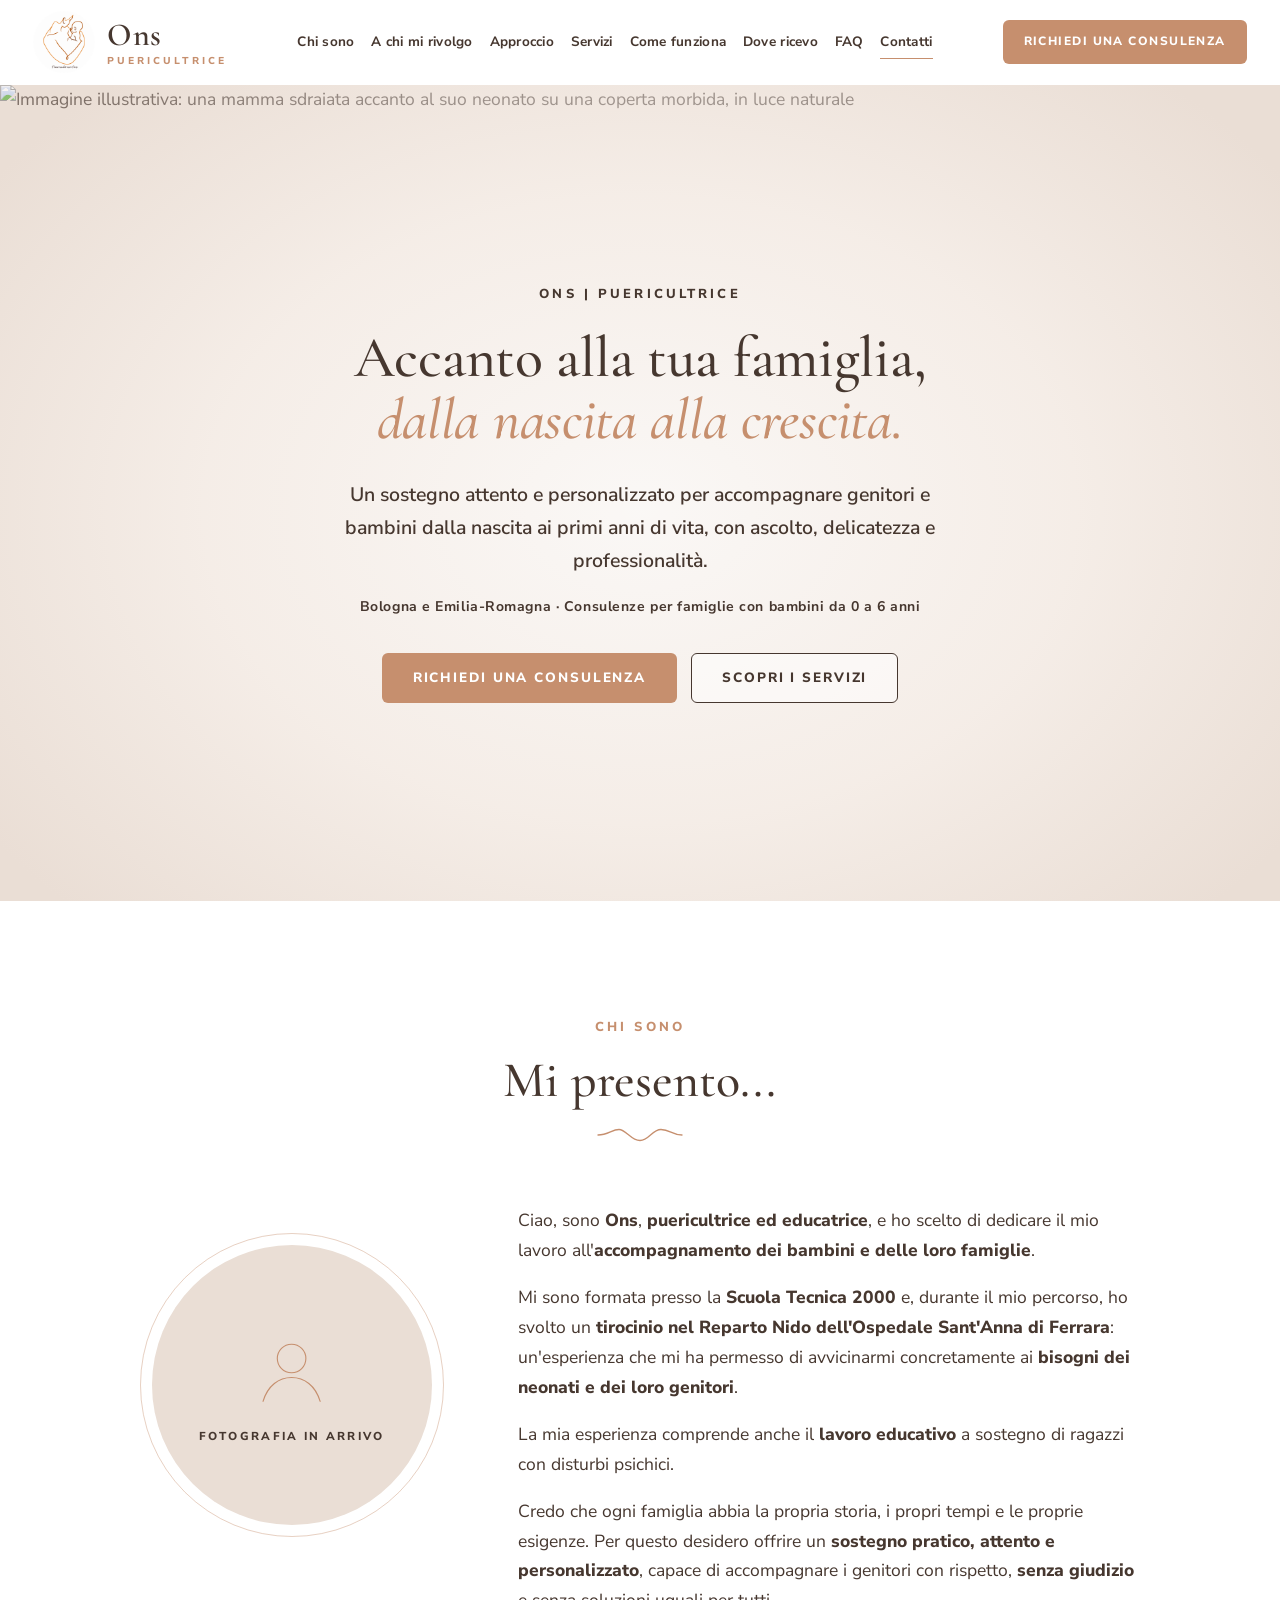
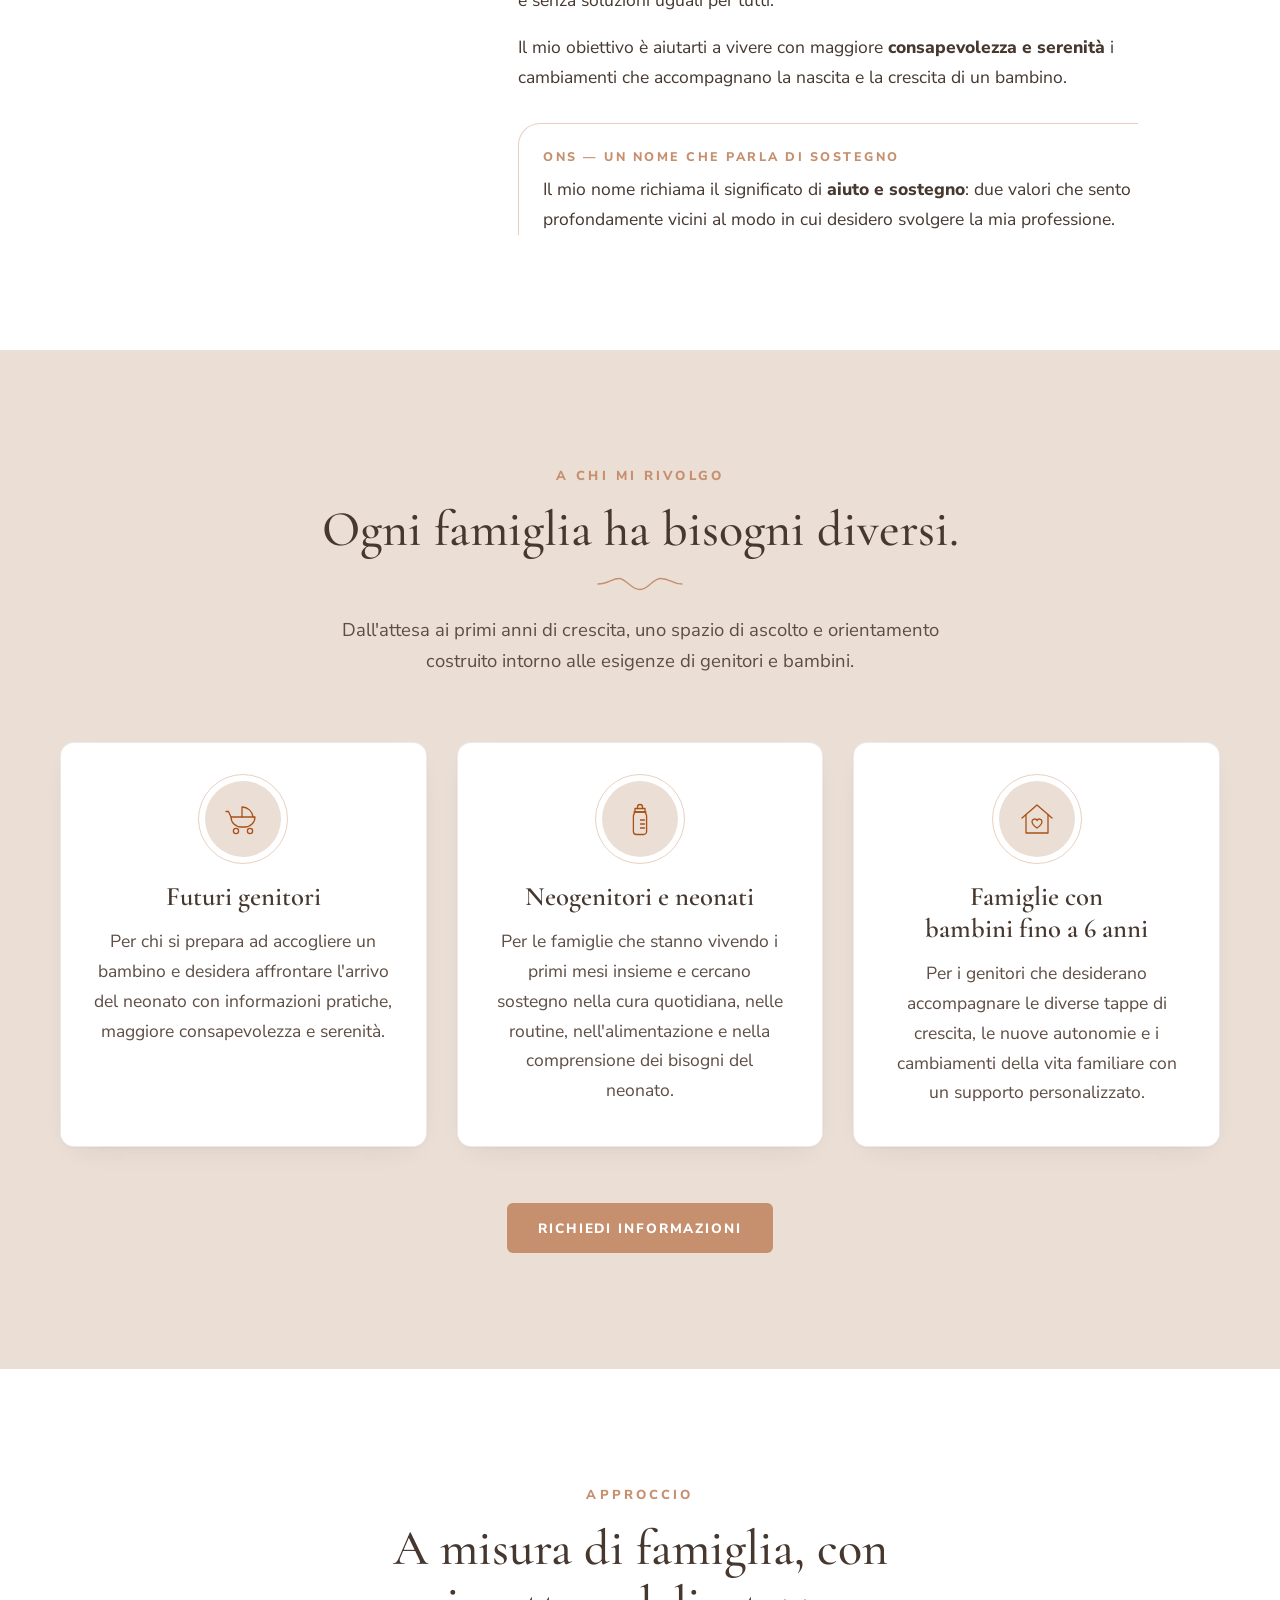
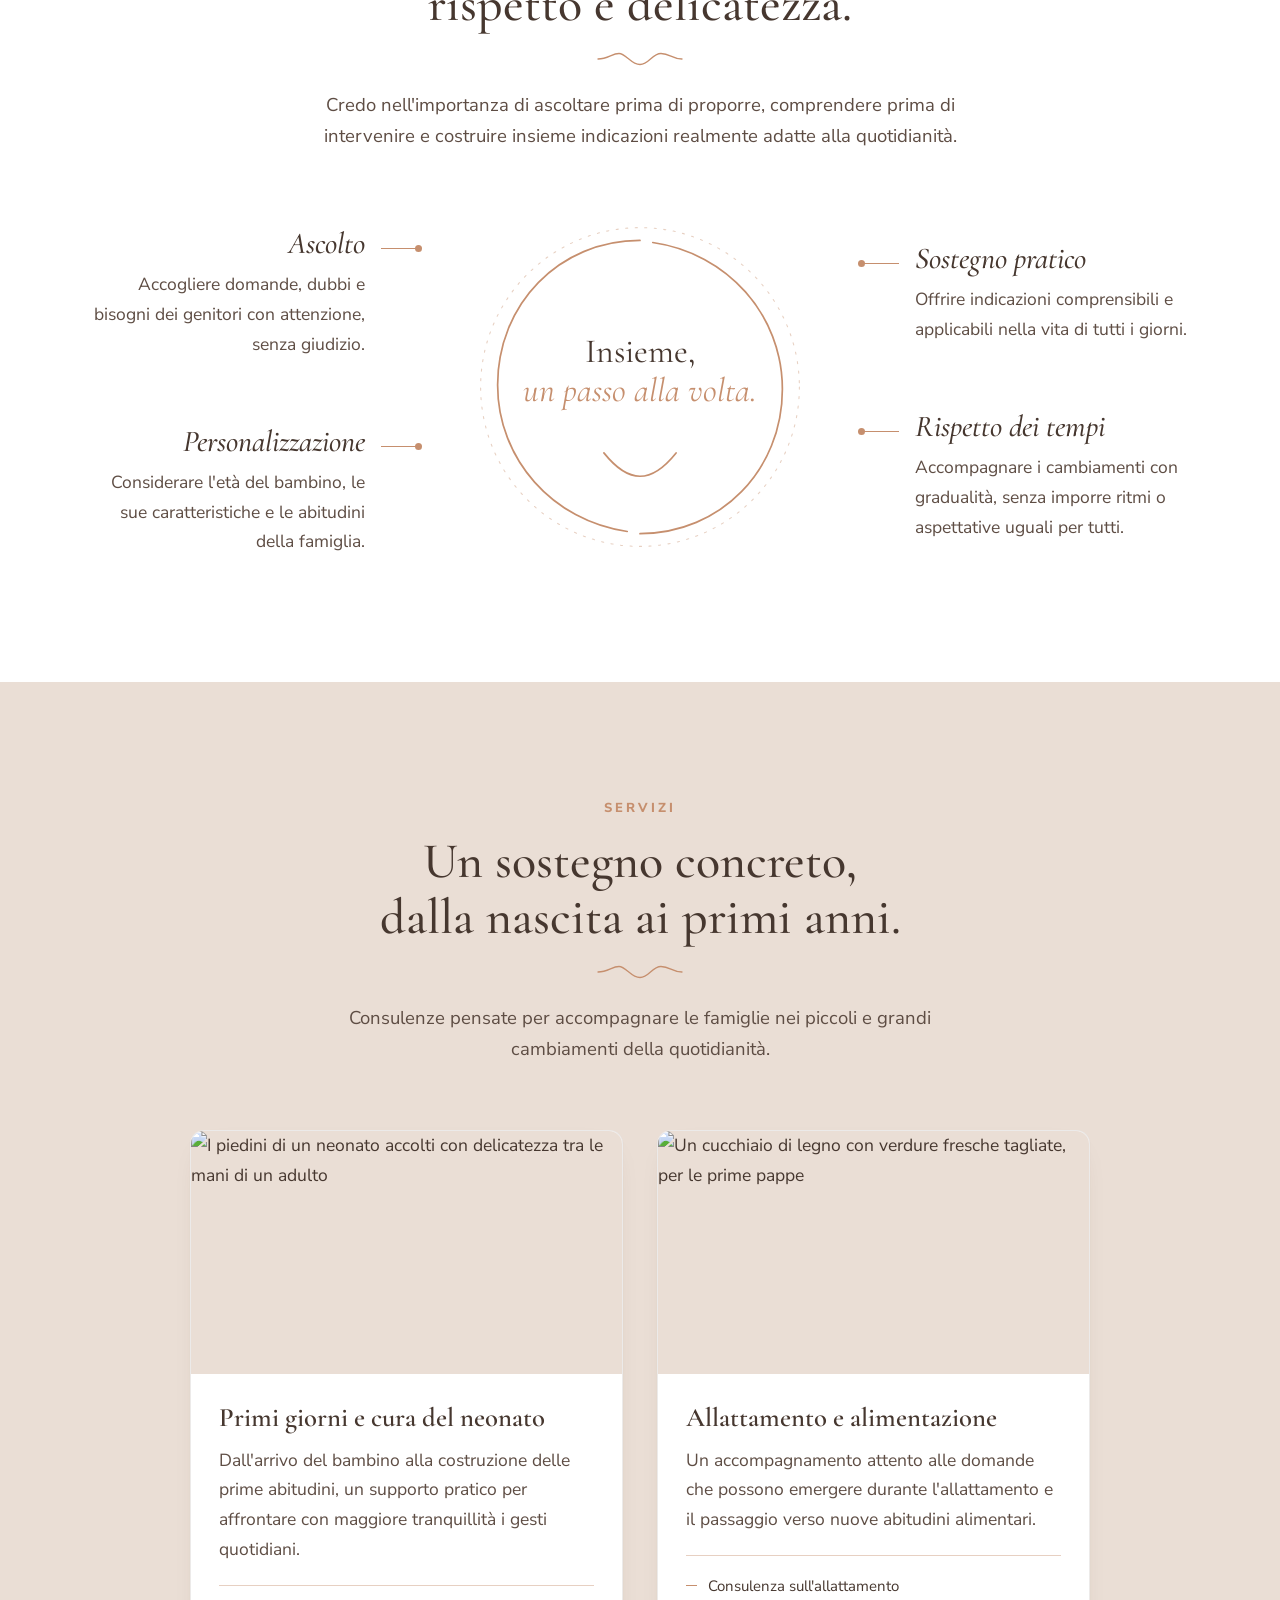
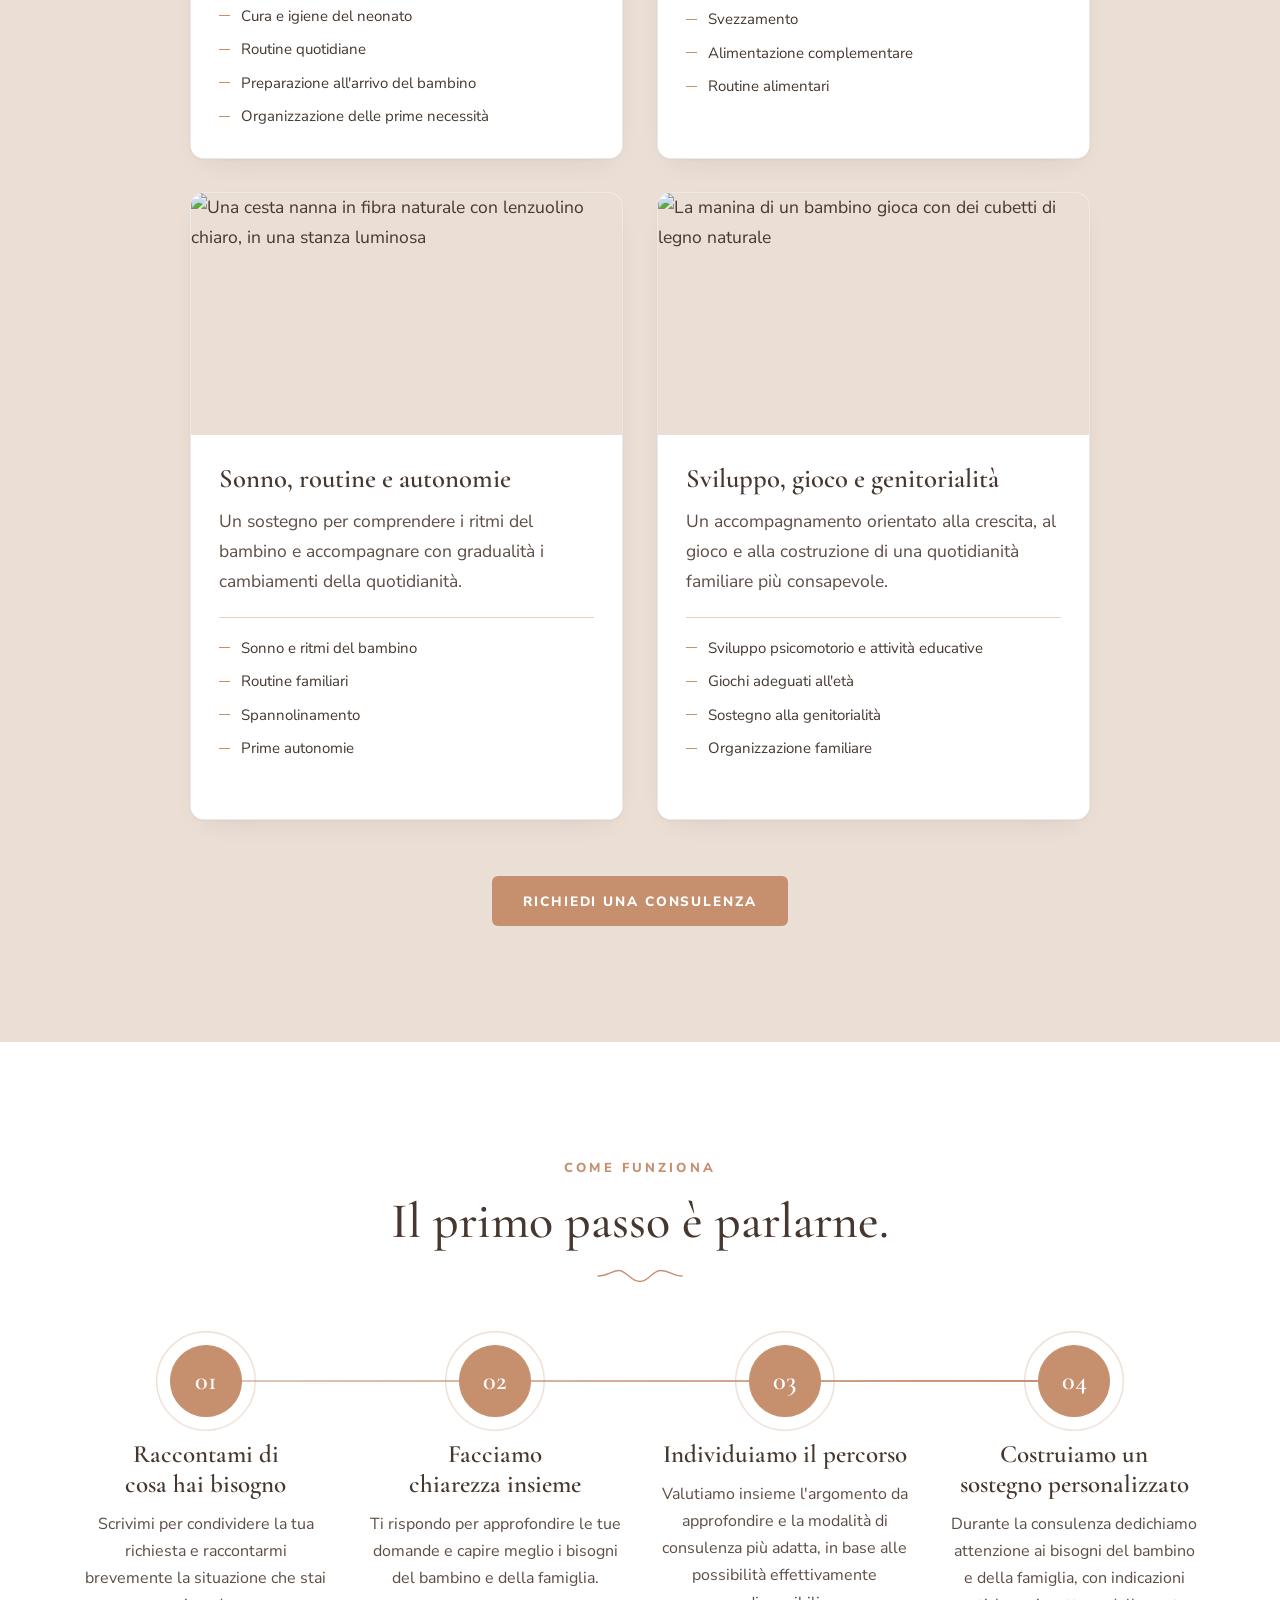
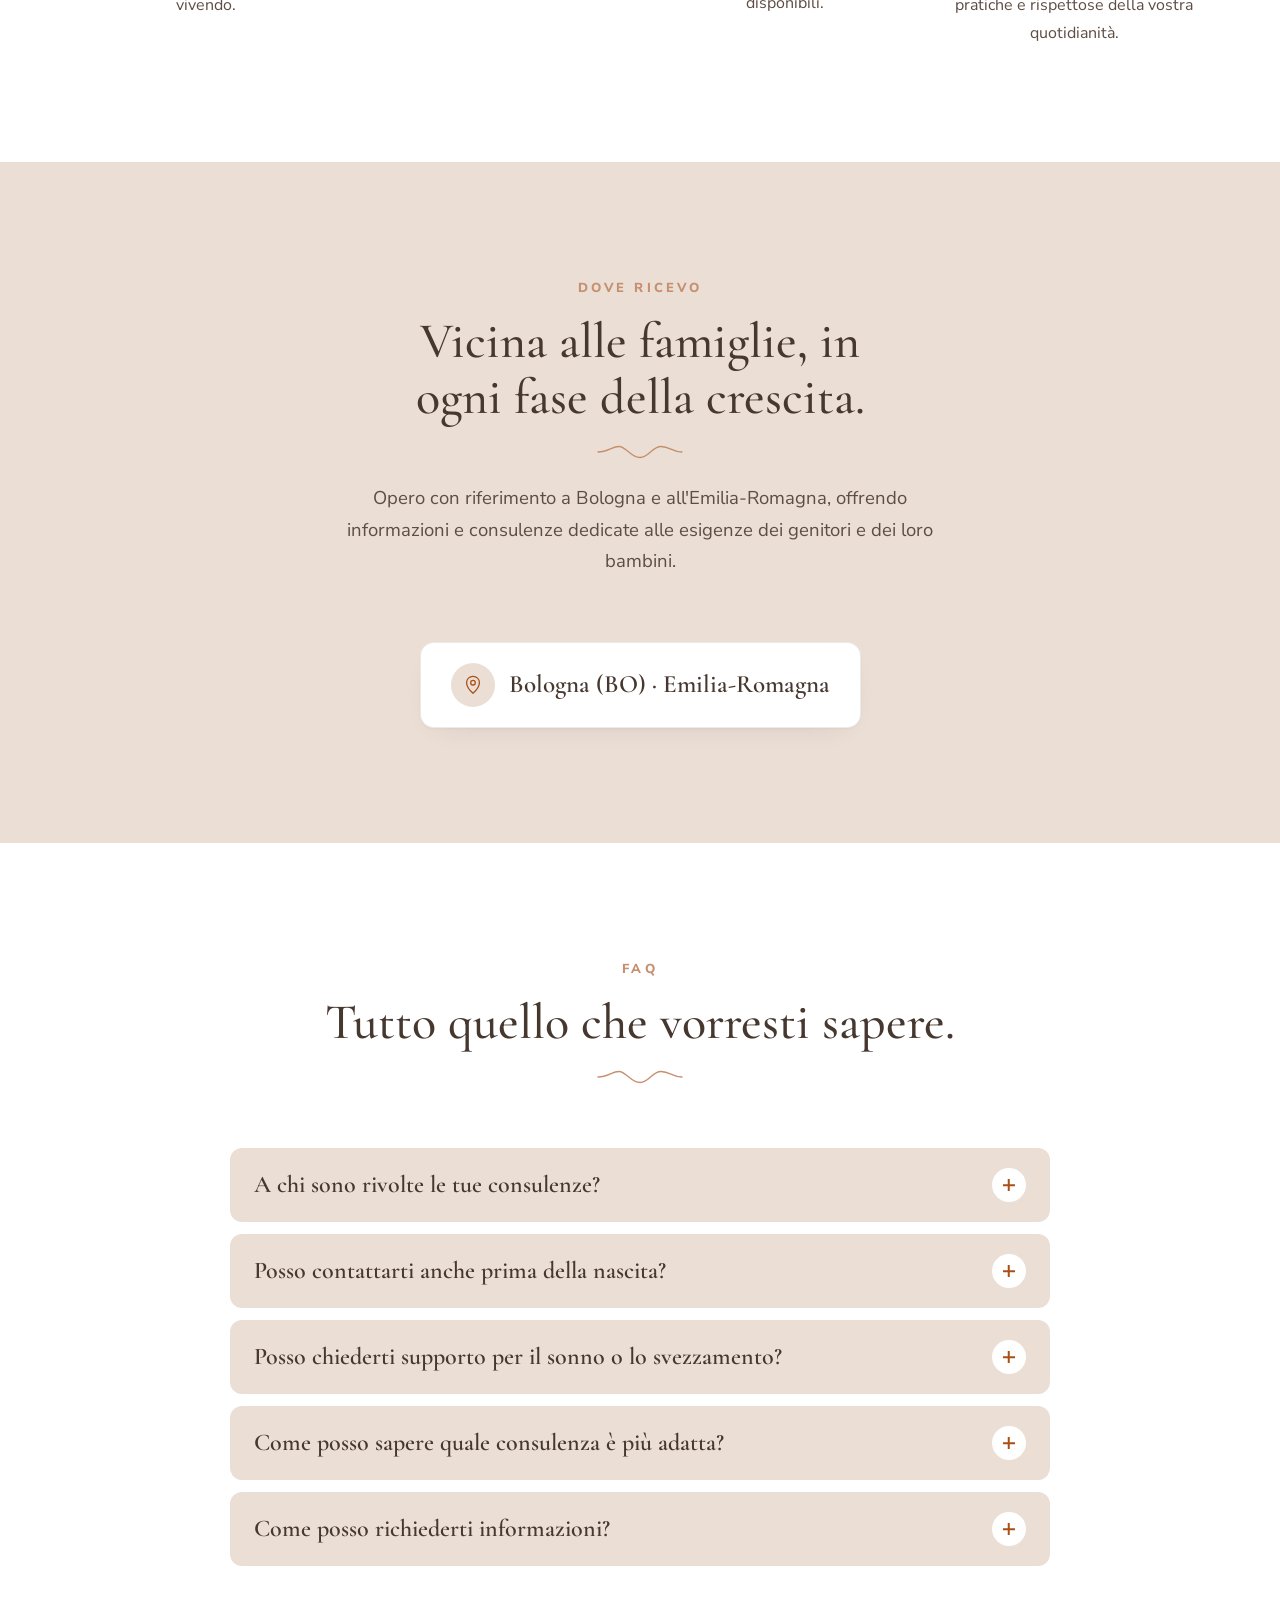
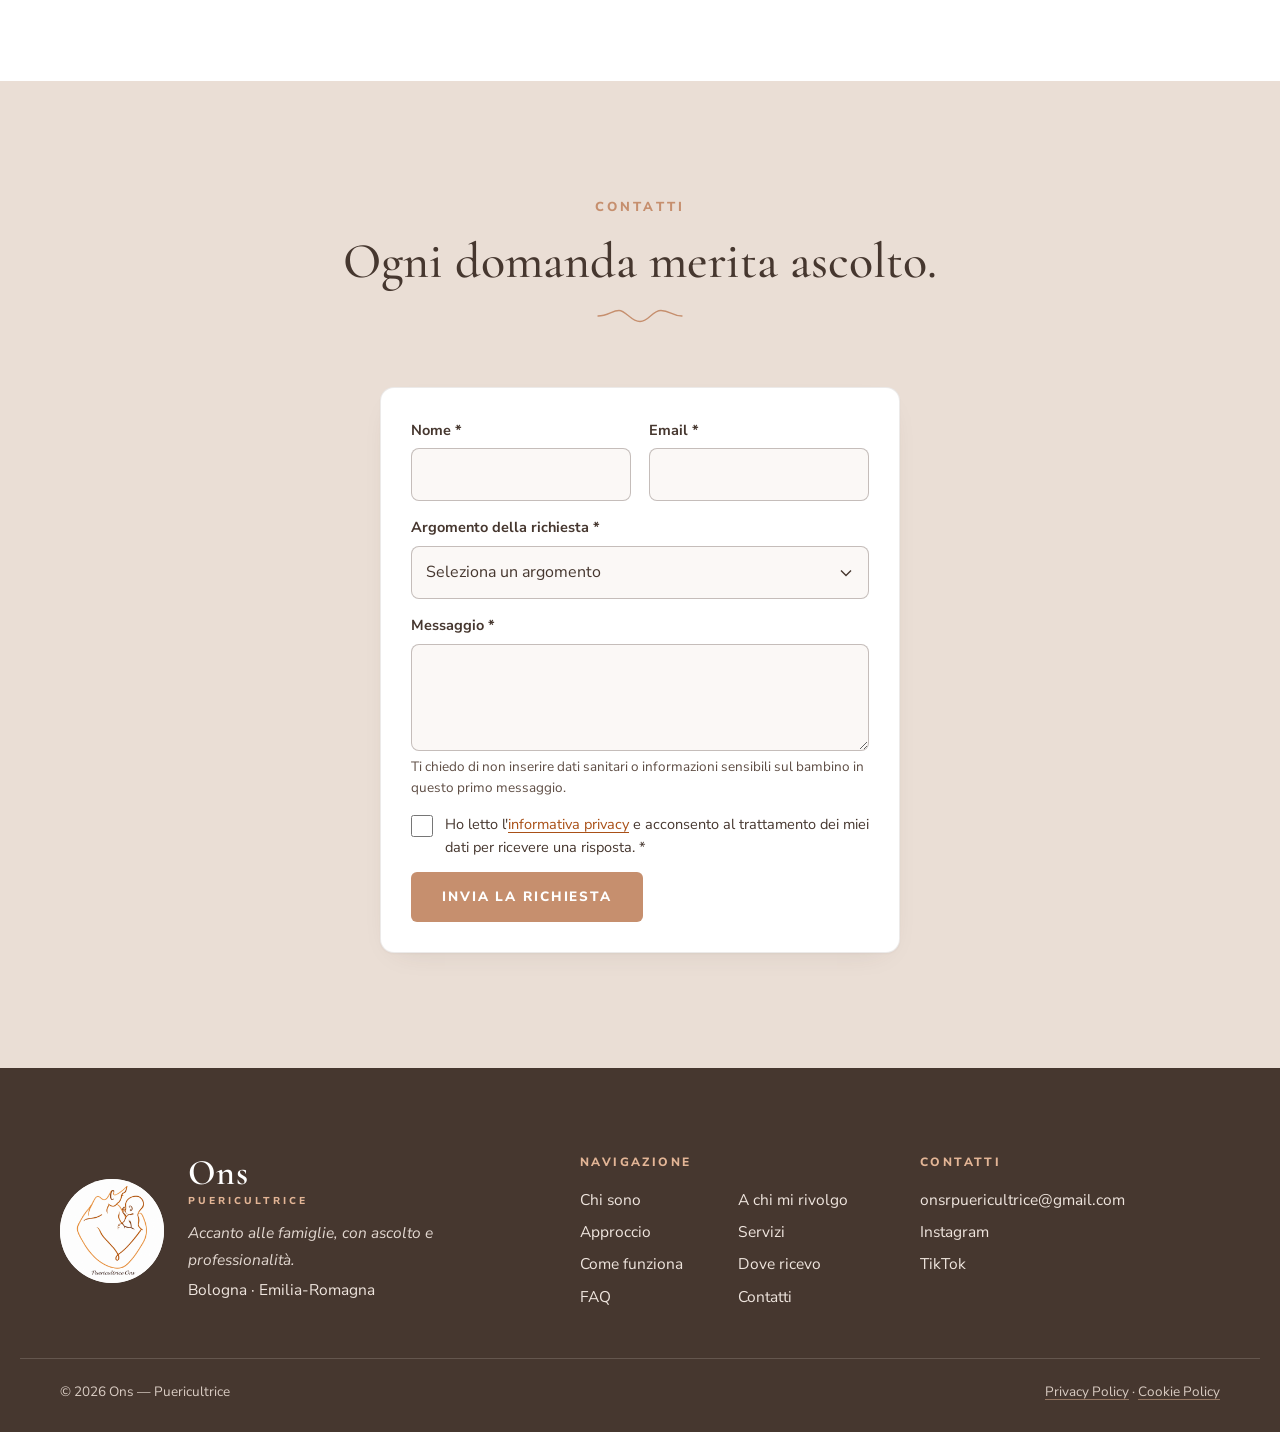
==== commit be7e6232: "Ridimensiona servizi e form contatti, alza foto chi sono - Box servizi più compatte (larghezza massi" ====
--- a/index.html
+++ b/index.html
@@ -469,7 +469,7 @@
           </div>
           <div class="field">
             <label for="cf-messaggio">Messaggio <span aria-hidden="true">*</span></label>
-            <textarea id="cf-messaggio" name="messaggio" rows="4" required aria-describedby="cf-messaggio-hint"></textarea>
+            <textarea id="cf-messaggio" name="messaggio" rows="3" required aria-describedby="cf-messaggio-hint"></textarea>
             <p class="field-hint" id="cf-messaggio-hint">Ti chiedo di non inserire dati sanitari o informazioni sensibili sul bambino in questo primo messaggio.</p>
           </div>
           <div class="field field-check">
@@ -479,7 +479,6 @@
           <div class="form-status" id="form-status" role="status" aria-live="polite"></div>
           <div class="form-submit">
             <button class="btn btn-primary" type="submit">Invia la richiesta</button>
-            <p class="field-hint">Si aprirà il tuo programma di posta con il messaggio pronto da inviare.</p>
           </div>
         </form>
       </div>
--- a/assets/css/style.css
+++ b/assets/css/style.css
@@ -384,6 +384,7 @@
 }
 .about-head { grid-area: head; }
 .about-photo { grid-area: photo; margin: 0; justify-self: center; width: 100%; max-width: 280px; }
+@media (min-width: 821px) { .about-photo { align-self: start; margin-top: clamp(24px, 3vw, 44px); } }
 .about-text { grid-area: text; }
 
 .photo-placeholder {
@@ -550,7 +551,7 @@
   grid-template-columns: repeat(2, minmax(0, 1fr));
   grid-auto-rows: 1fr;
   gap: clamp(22px, 2.6vw, 34px);
-  max-width: 1120px; margin-inline: auto;
+  max-width: 900px; margin-inline: auto;
 }
 .service {
   display: flex; flex-direction: column;
@@ -565,13 +566,13 @@
 .service:hover { transform: translateY(-3px); box-shadow: var(--shadow-hover); }
 .service img {
   width: 100%;
-  aspect-ratio: 3 / 2;
+  aspect-ratio: 16 / 9;
   object-fit: cover;
   background: var(--beige);
   transition: transform 1.2s var(--ease);
 }
 .service:hover img { transform: scale(1.03); }
-.service-body { padding: clamp(26px, 3vw, 38px); flex: 1; position: relative; background: var(--white); }
+.service-body { padding: clamp(22px, 2.4vw, 28px); flex: 1; position: relative; background: var(--white); }
 .service h3 { margin-bottom: 12px; }
 .service-body > p { color: var(--text-soft); }
 
@@ -580,7 +581,7 @@
   border-top: 1px solid var(--line);
   display: grid; gap: 8px;
 }
-.topics li { position: relative; padding-left: 22px; font-size: 15.5px; }
+.topics li { position: relative; padding-left: 22px; font-size: 15px; }
 .topics li::before {
   content: ""; position: absolute; left: 0; top: .78em;
   width: 11px; height: 1px; background: var(--accent);
@@ -746,14 +747,14 @@
    CONTATTI — solo form centrale
    ========================================================= */
 .contact-form {
-  max-width: 640px;
+  max-width: 520px;
   margin-inline: auto;
   background: var(--white);
   border-radius: var(--radius);
   border: 1px solid var(--line-soft);
   box-shadow: var(--shadow);
-  padding: clamp(24px, 3.4vw, 40px);
-  display: grid; gap: 18px;
+  padding: clamp(22px, 2.8vw, 30px);
+  display: grid; gap: 14px;
 }
 .form-row { display: grid; grid-template-columns: 1fr 1fr; gap: 18px; }
 .field { display: grid; gap: 6px; align-content: start; }
@@ -769,7 +770,7 @@
   min-height: 48px;
   transition: border-color .25s, box-shadow .25s;
 }
-.field textarea { resize: vertical; min-height: 116px; }
+.field textarea { resize: vertical; min-height: 96px; }
 .field select {
   appearance: none; -webkit-appearance: none;
   background-image: url("data:image/svg+xml,%3Csvg xmlns='http://www.w3.org/2000/svg' viewBox='0 0 12 8'%3E%3Cpath d='M1 1.5l5 5 5-5' fill='none' stroke='%2346372F' stroke-width='1.4'/%3E%3C/svg%3E");
